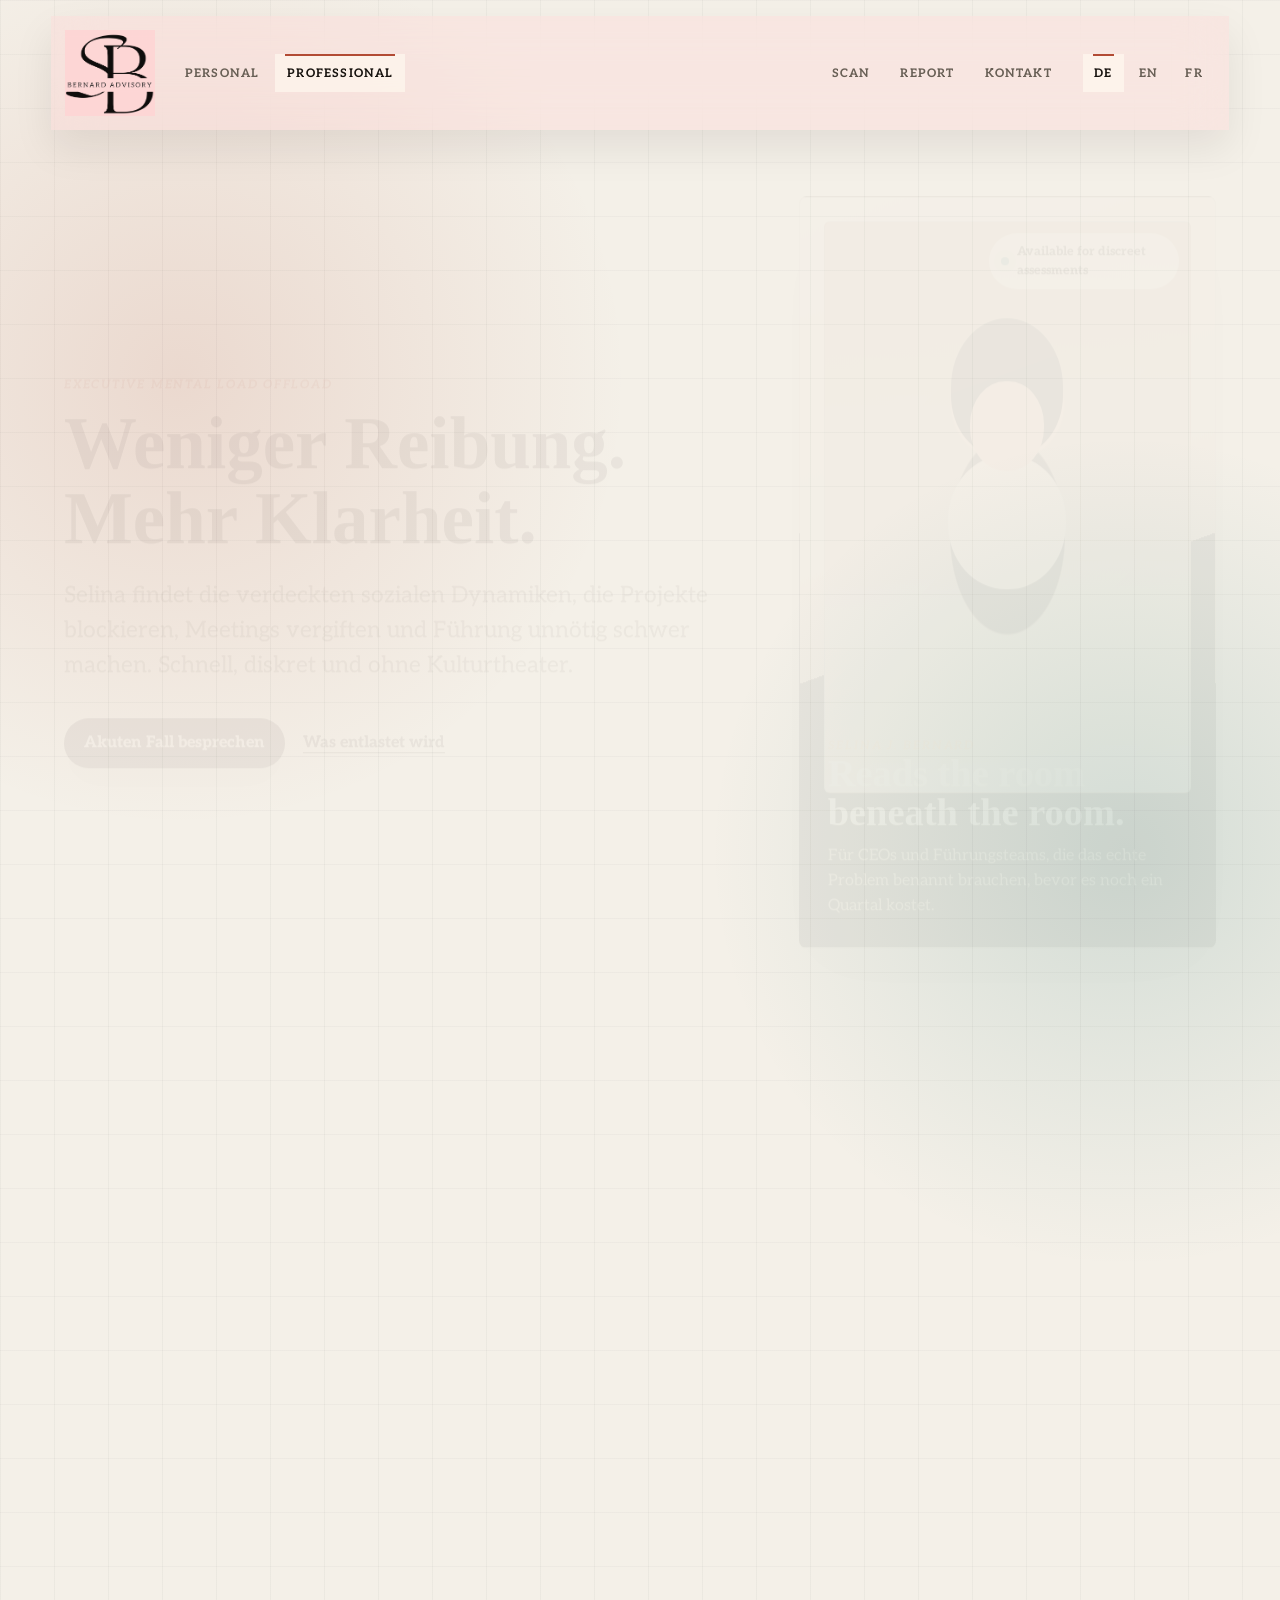
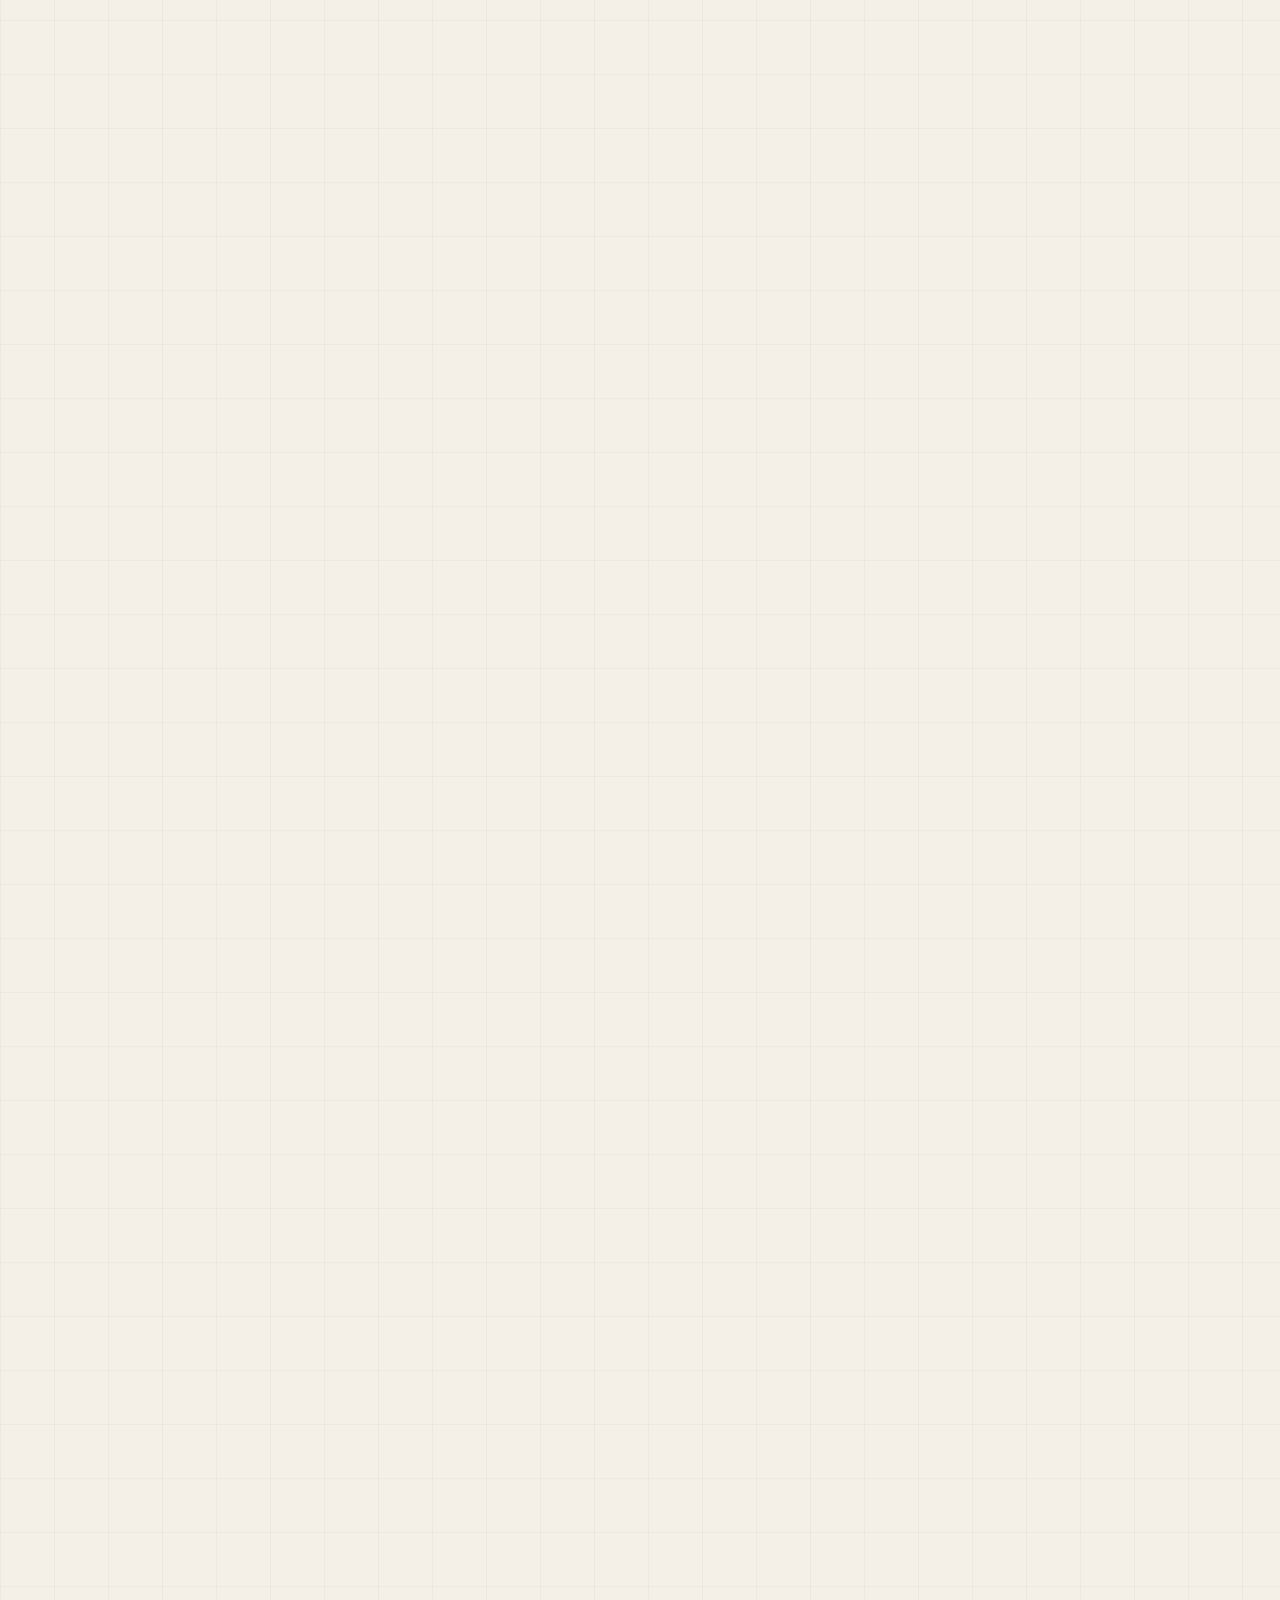
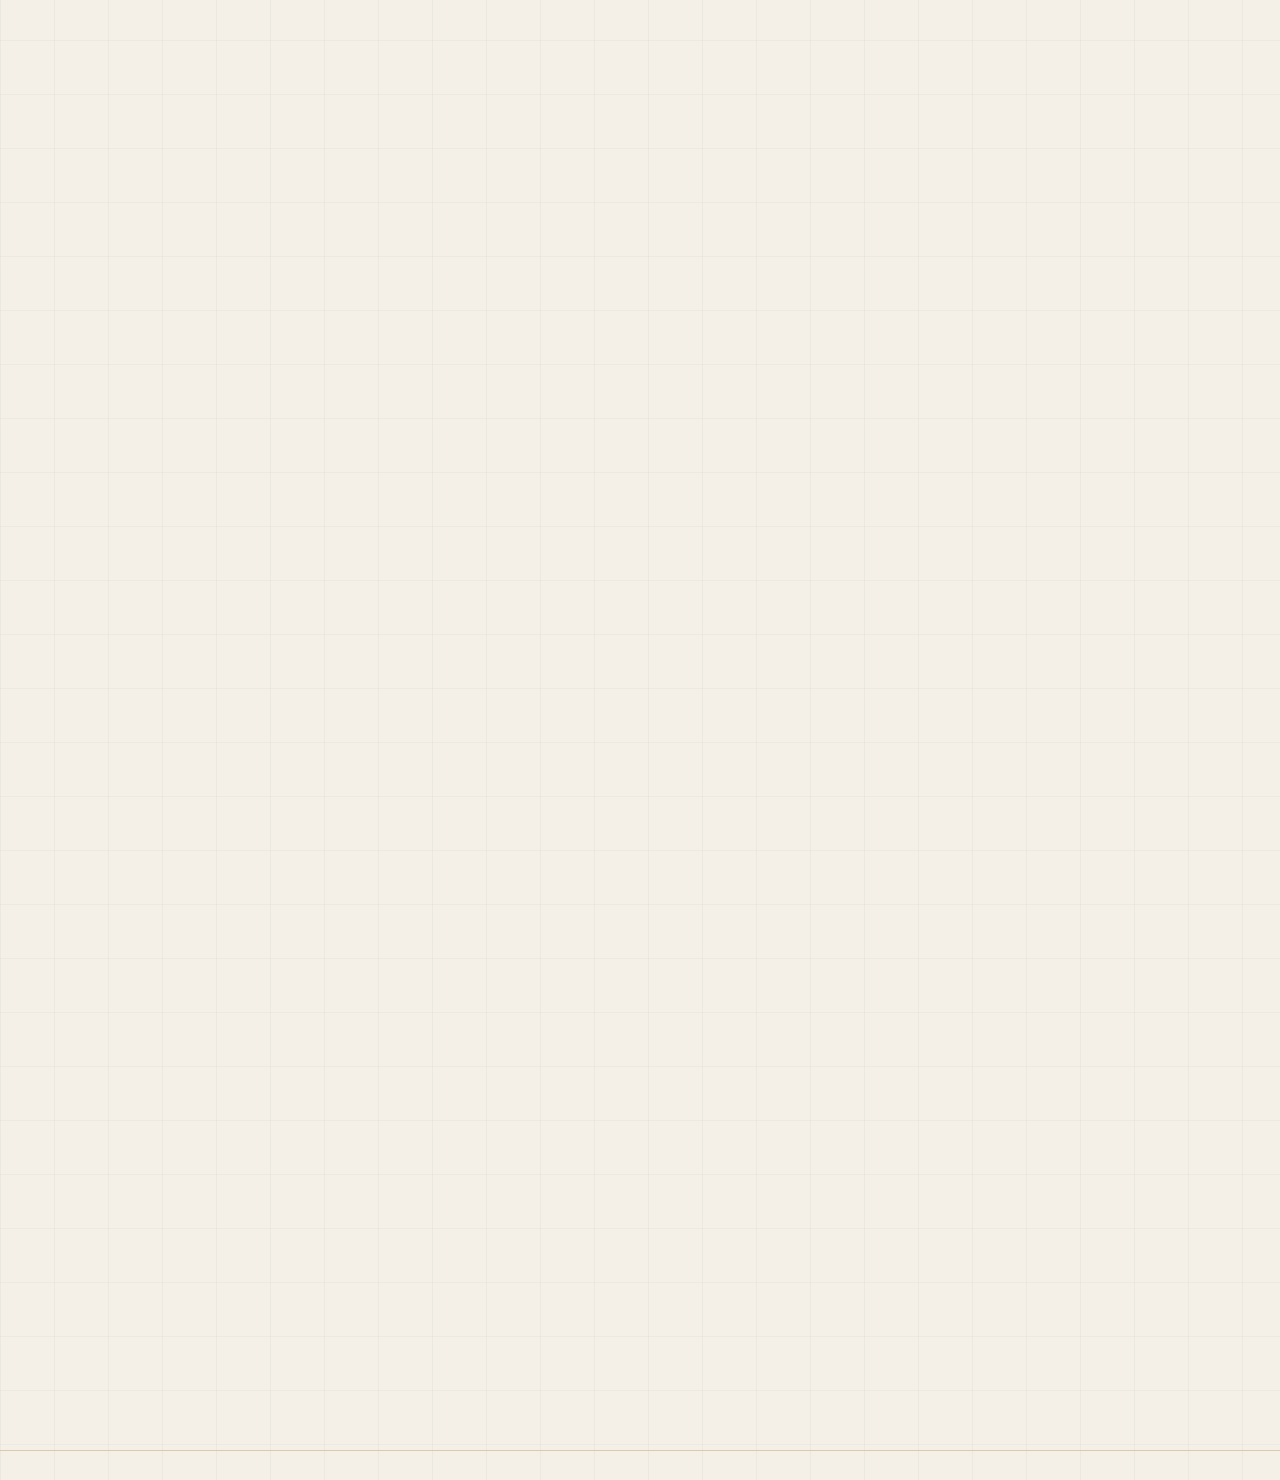
==== index.html @ 29973a80 "Add Bernard Advisory website" ====
<!doctype html>
<html lang="en"><head><meta charset="utf-8"><meta http-equiv="refresh" content="0; url=professional.html"><title>Bernard Advisory</title></head><body><a href="professional.html">Open Bernard Advisory</a></body></html>
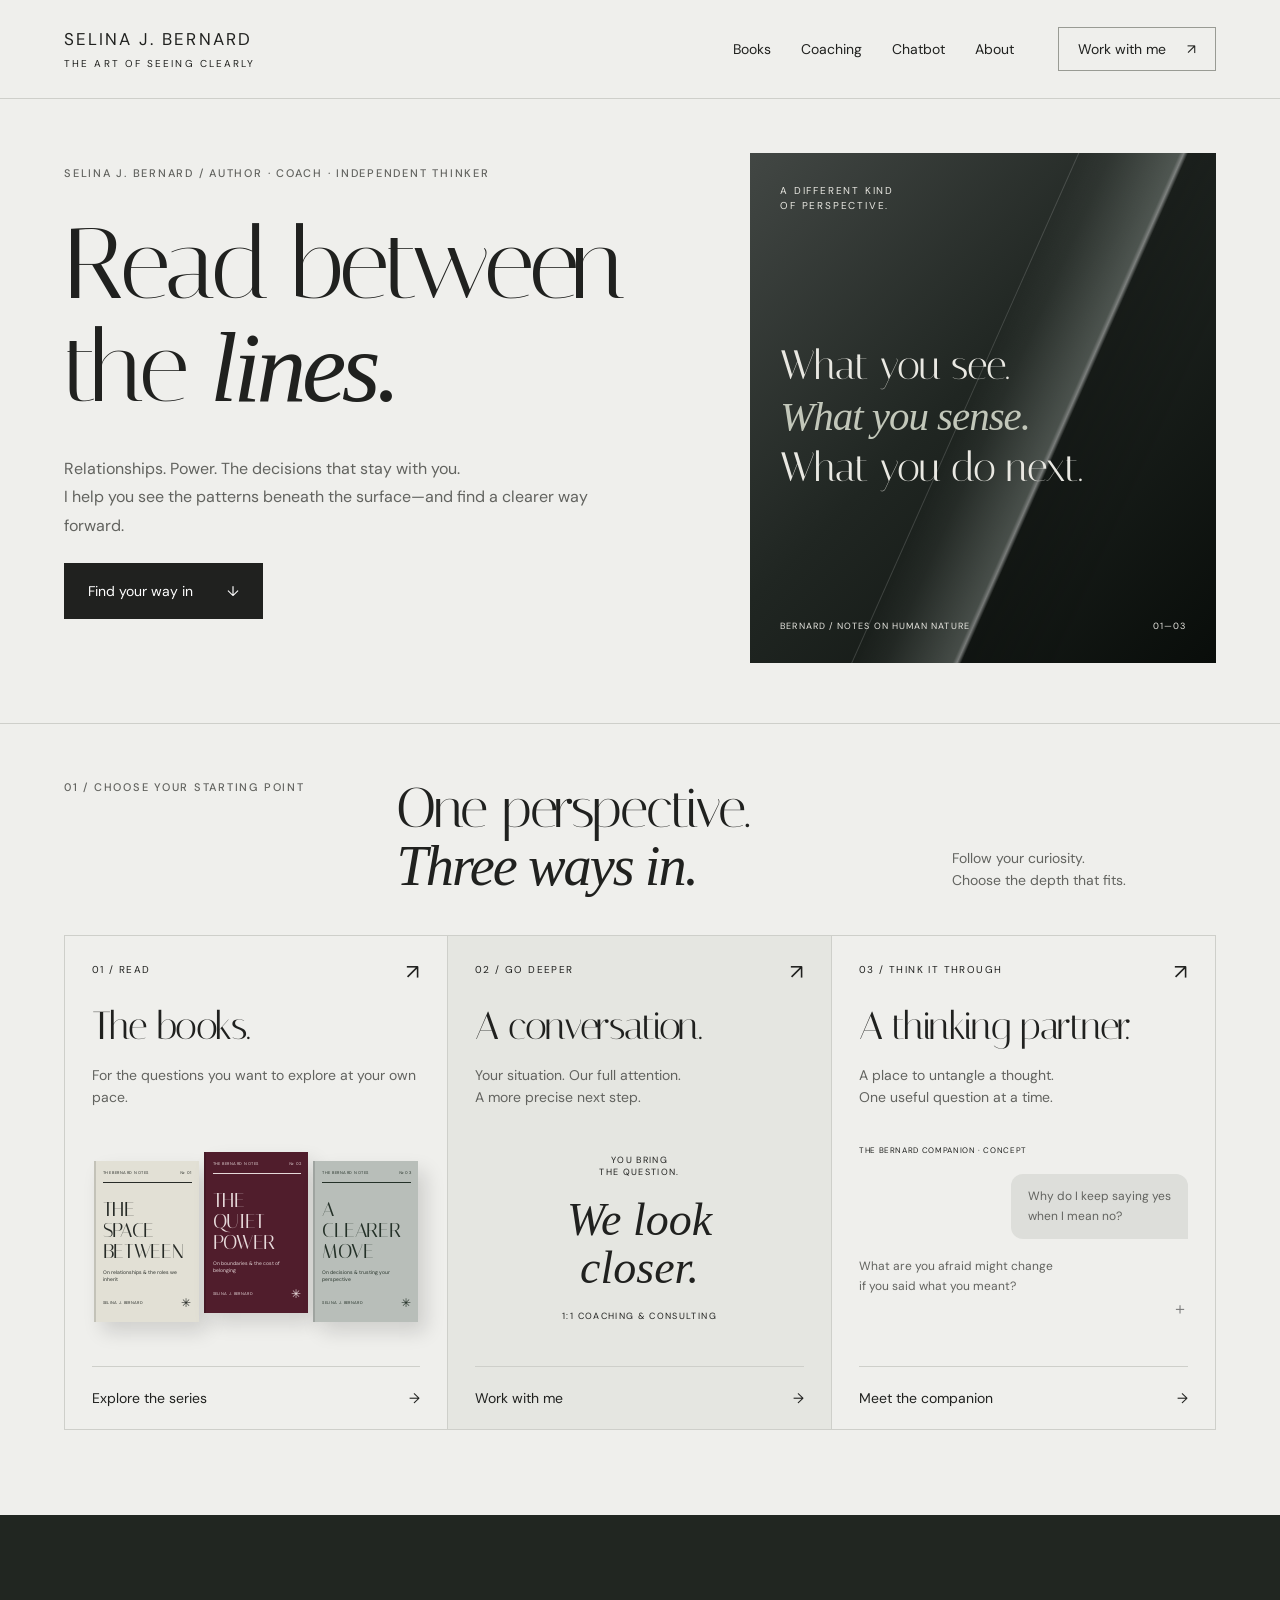
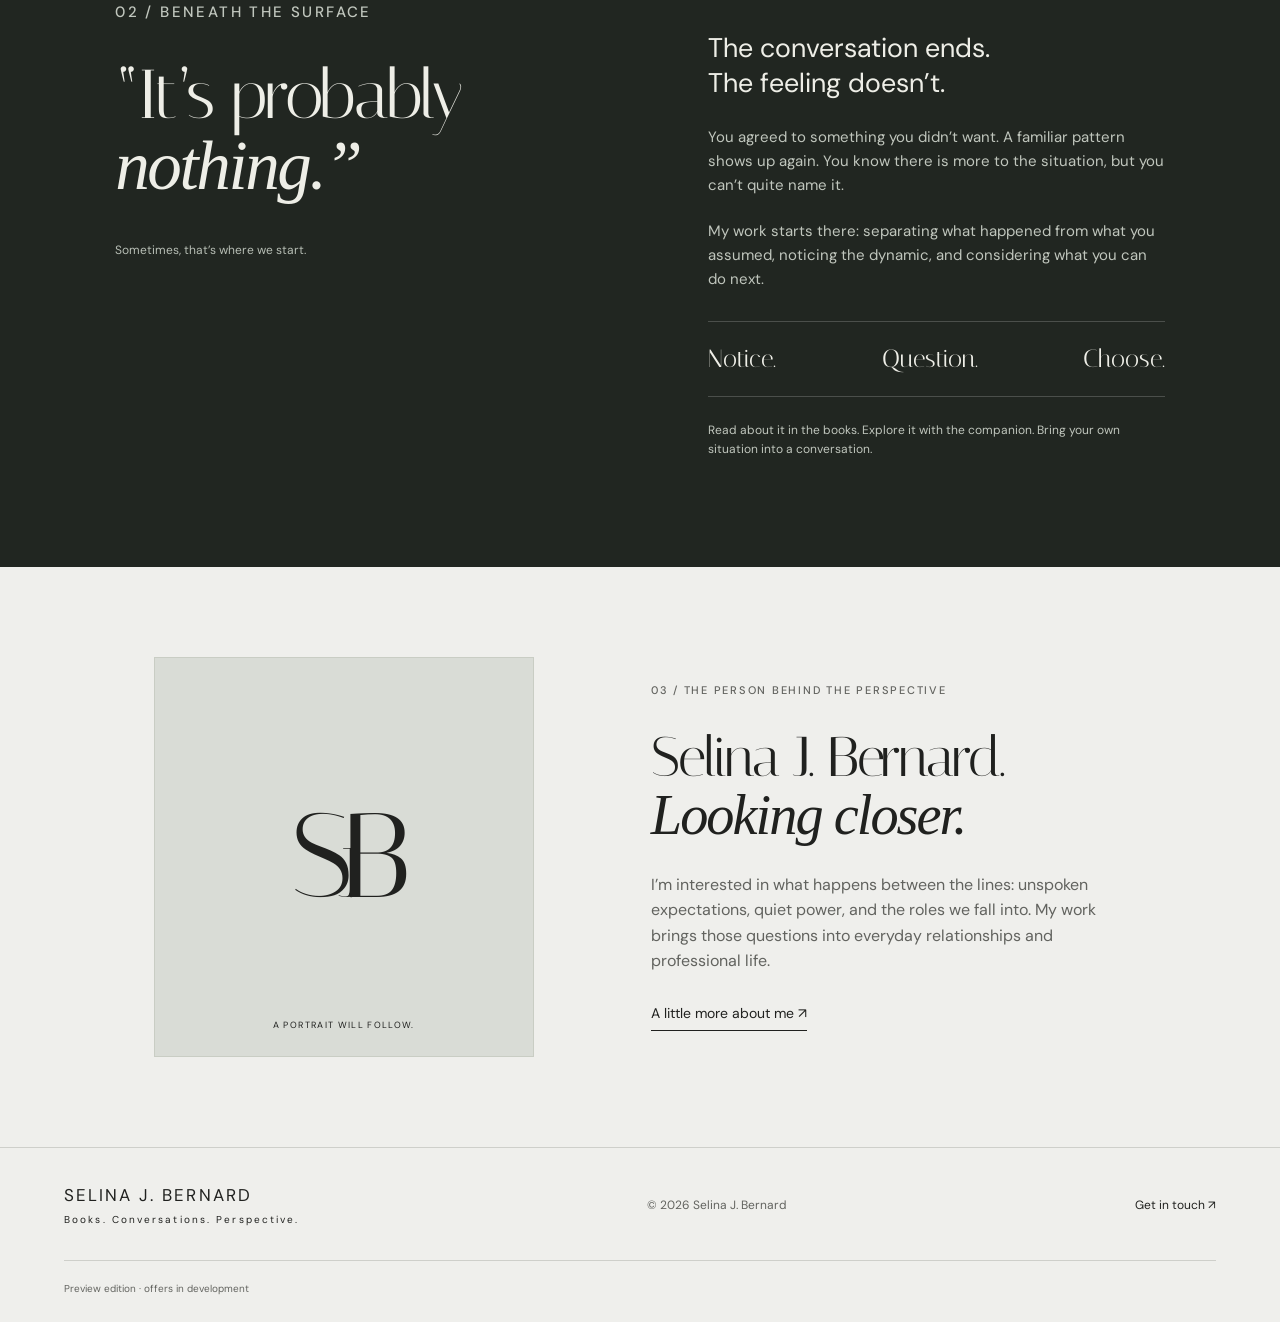
==== commit a43da5cb: "Redesign site around personal brand and three core offers" ====
--- a/index.html
+++ b/index.html
@@ -1,2 +1 @@
-<!doctype html>
-<html lang="en"><head><meta charset="utf-8"><meta http-equiv="refresh" content="0; url=professional.html"><title>Bernard Advisory</title></head><body><a href="professional.html">Open Bernard Advisory</a></body></html>
+<!doctype html><html lang="en"><head><meta charset="utf-8"><meta name="viewport" content="width=device-width,initial-scale=1"><meta name="description" content="Selina J. Bernard — perspectives on relationships, power and decisions. Explore the books, work together, or think with the framework."><meta name="theme-color" content="#efefec"><title>The art of seeing clearly — Selina J. Bernard</title><link rel="stylesheet" href="site.css"></head><body><a class="skip" href="#main">Skip to content</a><header class="header"><a class="wordmark" href="index.html">SELINA J. BERNARD<span>THE ART OF SEEING CLEARLY</span></a><button class="menu-toggle" aria-label="Open navigation" aria-expanded="false" aria-controls="nav">Menu <span>＋</span></button><nav id="nav" aria-label="Main navigation"><a href="books.html">Books</a><a href="coaching.html">Coaching</a><a href="chatbot.html">Chatbot</a><a href="about.html">About</a><a class="nav-cta" href="coaching.html#booking">Work with me <span>↗</span></a></nav></header><main id="main"><section class="hero"><div class="hero-main"><p class="eyebrow">Selina J. Bernard / Author · Coach · Independent thinker</p><h1>Read between<br>the <em>lines.</em></h1><div class="hero-bottom"><p>Relationships. Power. The decisions that stay with you.<br>I help you see the patterns beneath the surface—and find a clearer way forward.</p><a class="button" href="#ways">Find your way in <span>↓</span></a></div></div><aside class="hero-art" aria-label="Editorial brand statement"><span class="art-top">A DIFFERENT KIND<br>OF PERSPECTIVE.</span><div class="glass-line"></div><span class="art-serif">What you see.<br><em>What you sense.</em><br>What you do next.</span><span class="art-bottom">BERNARD / NOTES ON HUMAN NATURE <span>01—03</span></span></aside></section><section class="ways" id="ways"><div class="section-heading"><p class="eyebrow">01 / Choose your starting point</p><h2>One perspective.<br><em>Three ways in.</em></h2><p>Follow your curiosity.<br>Choose the depth that fits.</p></div><div class="path-grid"><a class="path" href="books.html"><div class="path-top"><span>01 / READ</span><span>↗</span></div><h3>The books.</h3><p>For the questions you want to explore at your own pace.</p><div class="mini-shelf"><div class="book-cover ivory"><div class="book-top">THE BERNARD NOTES <span>№ 01</span></div><h3>THE SPACE<br>BETWEEN</h3><p>On relationships & the roles we inherit</p><div class="book-bottom">SELINA J. BERNARD <span>✳</span></div></div><div class="book-cover wine"><div class="book-top">THE BERNARD NOTES <span>№ 02</span></div><h3>THE QUIET<br>POWER</h3><p>On boundaries & the cost of belonging</p><div class="book-bottom">SELINA J. BERNARD <span>✳</span></div></div><div class="book-cover silver"><div class="book-top">THE BERNARD NOTES <span>№ 03</span></div><h3>A CLEARER<br>MOVE</h3><p>On decisions & trusting your perspective</p><div class="book-bottom">SELINA J. BERNARD <span>✳</span></div></div></div><span class="path-link">Explore the series <span>→</span></span></a><a class="path coaching-path" href="coaching.html"><div class="path-top"><span>02 / GO DEEPER</span><span>↗</span></div><h3>A conversation.</h3><p>Your situation. Our full attention.<br>A more precise next step.</p><div class="conversation-art"><span>YOU BRING<br>THE QUESTION.</span><em>We look<br>closer.</em><span>1:1 COACHING & CONSULTING</span></div><span class="path-link">Work with me <span>→</span></span></a><a class="path" href="chatbot.html"><div class="path-top"><span>03 / THINK IT THROUGH</span><span>↗</span></div><h3>A thinking partner.</h3><p>A place to untangle a thought.<br>One useful question at a time.</p><div class="chat-art"><span class="chat-label">THE BERNARD COMPANION · CONCEPT</span><p class="bubble">Why do I keep saying yes<br>when I mean no?</p><p class="reply">What are you afraid might change<br>if you said what you meant?</p><span class="chat-cursor">＋</span></div><span class="path-link">Meet the companion <span>→</span></span></a></div></section><section class="perspective"><div><p class="eyebrow">02 / Beneath the surface</p><h2>“It’s probably<br><em>nothing.”</em></h2><span class="margin-note">Sometimes, that’s where we start.</span></div><div class="perspective-copy"><h3>The conversation ends.<br>The feeling doesn’t.</h3><p>You agreed to something you didn’t want. A familiar pattern shows up again. You know there is more to the situation, but you can’t quite name it.</p><p>My work starts there: separating what happened from what you assumed, noticing the dynamic, and considering what you can do next.</p><div class="method-line"><span>Notice.</span><span>Question.</span><span>Choose.</span></div><p class="small">Read about it in the books. Explore it with the companion. Bring your own situation into a conversation.</p></div></section><section class="about-teaser"><div class="monogram" aria-label="Selina J. Bernard monogram"><span>S<span>J.</span>B</span><small>A PORTRAIT WILL FOLLOW.</small></div><div><p class="eyebrow">03 / The person behind the perspective</p><h2>Selina J. Bernard.<br><em>Looking closer.</em></h2><p>I’m interested in what happens between the lines: unspoken expectations, quiet power, and the roles we fall into. My work brings those questions into everyday relationships and professional life.</p><a class="text-link" href="about.html">A little more about me ↗</a></div></section></main><footer><a class="wordmark" href="index.html">SELINA J. BERNARD<span>Books. Conversations. Perspective.</span></a><p>© <span id="year">2026</span> Selina J. Bernard</p><a href="mailto:selina.bernard@web.de">Get in touch ↗</a><span class="draft-note">Preview edition · offers in development</span></footer><dialog id="notice"><button class="close" aria-label="Close dialog">×</button><span class="eyebrow">A little more to come</span><h2 id="notice-title">Coming into focus.</h2><p id="notice-text"></p><a class="button" href="mailto:selina.bernard@web.de">Ask Selina ↗</a></dialog><script src="site.js"></script></body></html>
--- a/site.css
+++ b/site.css
@@ -0,0 +1,6 @@
+@import url('https://fonts.googleapis.com/css2?family=DM+Sans:wght@400;450;500;600;700&family=Italiana&display=swap');
+:root{--bg:#efefec;--ink:#20211f;--muted:#62635f;--line:#cecfca;--wine:#501d2c;--serif:'Italiana',Didot,Georgia,serif;--sans:'DM Sans',Arial,sans-serif}*{box-sizing:border-box}html{scroll-behavior:smooth;scroll-padding-top:110px}body{margin:0;background:var(--bg);color:var(--ink);font:16px/1.6 var(--sans)}a{color:inherit;text-decoration:none}button{font:inherit;cursor:pointer}button,a{-webkit-tap-highlight-color:transparent}a:focus-visible,button:focus-visible{outline:2px solid var(--wine);outline-offset:6px}p{color:var(--muted);margin:0 0 22px}h1,h2,h3{font-weight:400;margin:0;line-height:1.03}h1,h2{font-family:var(--serif)}h1{font-size:clamp(64px,7.8vw,120px);letter-spacing:-.045em}h2{font-size:clamp(42px,4.4vw,68px);letter-spacing:-.035em}h3{font-size:24px}em{font-family:Georgia,serif;font-weight:400}header,main,footer{max-width:1800px;margin:auto}.header{padding:27px 5%;display:flex;align-items:center;justify-content:space-between;border-bottom:1px solid var(--line);gap:28px;background:rgba(239,239,236,.91);backdrop-filter:blur(20px);position:sticky;top:0;z-index:10}.wordmark{font-size:17px;letter-spacing:.12em;line-height:1.2;white-space:nowrap}.wordmark span{display:block;font-size:10px;letter-spacing:.21em;margin-top:9px}nav{display:flex;align-items:center;gap:30px;font-size:14px}nav a[aria-current]{border-bottom:1px solid}nav a:hover{color:var(--wine)}.nav-cta{border:1px solid #999b94;padding:10px 19px;margin-left:14px}.nav-cta span{margin-left:17px}.menu-toggle{display:none}.eyebrow{text-transform:uppercase;font-size:11px;letter-spacing:.16em;font-weight:500;color:var(--muted);margin-bottom:28px}.hero{display:grid;grid-template-columns:1.35fr 1fr;padding:54px 5% 60px;gap:5%}.hero-main{padding-top:12px}.hero h1{margin:30px 0 35px}.hero-bottom{max-width:530px}.hero-bottom p{font-size:16px;line-height:1.8}.button{display:inline-flex;justify-content:space-between;align-items:center;gap:34px;background:var(--ink);color:#fff;border:1px solid var(--ink);padding:16px 23px;font-size:14px;transition:background .2s,transform .2s}.button:hover{background:var(--wine);border-color:var(--wine);transform:translateY(-2px)}.hero-art{min-height:510px;background:linear-gradient(135deg,#424744,#202622 46%,#090d0a);color:#e9e8e2;position:relative;padding:30px;overflow:hidden;display:flex;flex-direction:column;justify-content:space-between}.art-top{font-size:10px;letter-spacing:.18em;line-height:1.5;position:relative;z-index:1}.art-serif{font-family:var(--serif);font-size:clamp(32px,3.2vw,54px);line-height:1.24;z-index:1;letter-spacing:-.025em}.art-serif em{color:#c2c7ba}.art-bottom{display:flex;justify-content:space-between;font-size:9px;letter-spacing:.12em;gap:20px;z-index:1}.glass-line{position:absolute;inset:-70% 10% -70% 48%;transform:rotate(24deg);background:linear-gradient(90deg,transparent,rgba(222,231,222,.05) 15%,rgba(243,255,246,.22) 47%,rgba(255,255,255,.42) 49%,rgba(0,0,0,.2) 51%,transparent);border-left:1px solid #ffffff28}.ways{padding:55px 5% 85px;border-top:1px solid var(--line)}.section-heading{display:grid;grid-template-columns:.75fr 1.3fr .65fr;gap:28px;align-items:end;margin-bottom:40px}.section-heading .eyebrow{align-self:start}.section-heading>p:last-child{font-size:14px;margin-bottom:4px}.path-grid{display:grid;grid-template-columns:repeat(3,1fr)}.path{padding:26px 27px 0;border:1px solid var(--line);display:flex;flex-direction:column;min-width:0;transition:background .25s}.path+.path{border-left:0}.path:hover{background:#e5e6e0}.path-top{display:flex;justify-content:space-between;font-size:10px;letter-spacing:.14em;margin-bottom:23px}.path-top>span:last-child{font-size:21px;line-height:1}.path h3{font-family:var(--serif);font-size:39px;letter-spacing:-.035em;margin-bottom:17px}.path>p{font-size:14px;min-height:45px}.path-link{margin-top:auto;padding:20px 0;border-top:1px solid var(--line);display:flex;justify-content:space-between;font-size:14px}.mini-shelf{display:flex;align-items:center;justify-content:center;height:235px;gap:5px;padding:15px 0 28px}.book-cover{aspect-ratio: .68;display:flex;flex-direction:column;padding:23px 20px;background:#e2e0d5;box-shadow:8px 10px 18px #0002;border-left:5px solid #0002;position:relative;color:#272b27}.book-top{display:flex;justify-content:space-between;gap:10px;font-size:9px;letter-spacing:.12em;border-bottom:1px solid currentColor;padding-bottom:15px}.book-cover h3{font-family:var(--serif);font-size:39px;line-height:1.06;margin:36px 0 15px;letter-spacing:-.015em}.book-cover p{font-size:11px;max-width:140px;color:inherit;line-height:1.5}.book-bottom{margin-top:auto;display:flex;justify-content:space-between;align-items:center;font-size:9px;letter-spacing:.08em}.book-bottom span{font-size:28px}.wine{background:#501d2c;color:#e6d9da}.silver{background:#b8beb9;color:#243128}.mini-shelf .book-cover{width:32%;padding:9px 7px;border-left-width:2px;max-height:185px}.mini-shelf .book-cover:nth-child(2){transform:translateY(-9px)}.mini-shelf .book-top{font-size:4px;padding-bottom:5px;gap:1px}.mini-shelf .book-cover h3{font-size:clamp(15px,1.55vw,25px);margin:16px 0 7px}.mini-shelf .book-cover p{font-size:5px;margin-bottom:10px}.mini-shelf .book-bottom{font-size:4px}.mini-shelf .book-bottom span{font-size:12px}.coaching-path{background:#e5e6e1}.conversation-art{height:235px;display:flex;flex-direction:column;justify-content:center;align-items:center;text-align:center;padding-bottom:20px}.conversation-art>span{font-size:9px;letter-spacing:.15em;line-height:1.4}.conversation-art em{font-size:46px;line-height:1.05;margin:17px 0}.chat-art{height:235px;padding:13px 0 22px;display:flex;flex-direction:column;align-items:flex-start}.chat-label{font-size:8px;letter-spacing:.08em}.bubble{font-size:12px;padding:13px 17px;background:#dddeda;border-radius:12px 12px 0 12px;align-self:flex-end;margin:18px 0}.reply{font-size:12px;line-height:1.65;margin:0}.chat-cursor{align-self:flex-end;color:#777}.perspective{padding:85px 9%;background:#212621;color:#eeeee7;display:grid;grid-template-columns:1fr 1fr;gap:13%}.perspective .eyebrow,.perspective p{color:#c0c6bd}.perspective h2{font-size:clamp(53px,5.4vw,82px);margin:35px 0}.margin-note{font-size:12px;color:#b7beb5}.perspective-copy{padding-top:30px}.perspective h3{font-size:27px;line-height:1.3;margin-bottom:25px}.perspective p{font-size:15px}.method-line{display:flex;justify-content:space-between;border-block:1px solid #ffffff30;padding:17px 0;margin:30px 0 24px;font-family:var(--serif);font-size:25px}.small{font-size:12px!important;line-height:1.6}.about-teaser{padding:90px 12%;display:grid;grid-template-columns:.8fr 1fr;gap:12%;align-items:center}.about-teaser h2{margin-bottom:28px}.about-teaser p{max-width:510px}.text-link{display:inline-block;border-bottom:1px solid;padding:6px 0;font-size:14px}.monogram{aspect-ratio: .95;background:#d9dcd6;display:flex;flex-direction:column;align-items:center;justify-content:center;position:relative;border:1px solid #c9cdc4}.monogram>span{font-family:var(--serif);font-size:120px;letter-spacing:-.11em;line-height:1}.monogram>span>span{font-size:70px}.monogram small{position:absolute;bottom:24px;font-size:9px;letter-spacing:.15em}.page-intro{padding:65px 8% 70px;border-bottom:1px solid var(--line)}.page-intro h1{margin-bottom:30px}.page-intro>p,.page-intro>div>p{max-width:580px}.page-intro .status{display:block;margin-top:28px}.status{font-size:12px;color:var(--muted);display:block;line-height:1.7}.split-intro{display:grid;grid-template-columns:1.2fr 1fr;gap:10%;align-items:center}.split-intro h1{font-size:clamp(58px,6.5vw,99px)}.book-list{padding:0 12%}.book-row{display:grid;grid-template-columns:.65fr 1.2fr;gap:15%;padding:65px 0;border-bottom:1px solid var(--line);align-items:center}.book-row .book-cover{max-width:290px;min-height:370px}.book-row h2{margin-bottom:23px}.book-row .status{margin:20px 0}.next-step{padding:60px 8%;display:flex;justify-content:space-between;gap:25px;align-items:center}.next-step p{margin:0;font-family:var(--serif);font-size:32px;color:var(--ink)}.editorial-note{background:var(--wine);padding:35px;color:#eee5e4;min-height:430px;display:flex;flex-direction:column;justify-content:space-between}.editorial-note>span{font-size:10px;letter-spacing:.14em}.editorial-note blockquote{font:60px/1.05 var(--serif);margin:30px 0}.editorial-note p{color:#d6c6c9;font-size:13px;margin:0}.detail-section{display:grid;grid-template-columns:1fr 1.15fr;gap:12%;padding:80px 8%}.number-list article{display:flex;gap:28px;border-top:1px solid var(--line);padding:25px 0 0}.number-list article>span{font-size:11px;color:var(--muted)}.number-list h3{font-size:21px;margin-bottom:12px}.number-list p{font-size:15px}.session-section{padding:65px 8%;background:#e1e3dd}.steps{display:grid;grid-template-columns:repeat(3,1fr);gap:6%;margin-top:48px}.steps span{font-size:10px;letter-spacing:.13em}.steps h3{margin:20px 0;font-size:23px}.steps p{font-size:15px}.booking{padding:70px 8%;display:grid;grid-template-columns:1fr 1fr;gap:12%;background:#242923;color:#efefe8}.booking p{color:#c3c9bd}.booking .button{background:#ecece5;color:#242923;border-color:#ecece5;margin:0 0 22px}.large-copy{font-size:23px;line-height:1.55;color:var(--ink)}.companion-demo{background:#f8f8f4;border:1px solid #d4d6cf;box-shadow:0 25px 60px #17211510;padding:25px;min-height:470px}.demo-header{display:flex;align-items:center;gap:12px;padding-bottom:22px;border-bottom:1px solid var(--line);font-size:10px;letter-spacing:.1em}.demo-header small{display:block;font-size:10px;color:#6c7167;letter-spacing:0;margin-top:3px}.companion-mark{font-size:28px}.live-dot{width:6px;height:6px;border-radius:50%;background:#929a89;margin-left:auto}#demo-conversation{padding:24px 0;min-height:190px}#demo-conversation p{font-size:14px}.demo-welcome{font:32px var(--serif)!important;color:var(--ink);margin-bottom:15px}.prompt-options{display:flex;flex-direction:column;gap:8px}.prompt-options button{background:transparent;border:1px solid var(--line);padding:12px;text-align:left;font-size:12px}.prompt-options button:hover,.prompt-options button[aria-pressed=true]{background:#e5e8df}.reset-demo{background:none;border:none;color:var(--muted);font-size:12px;margin-top:18px;padding:0}.user-message{background:#e4e6df;padding:12px 15px;margin-left:20px}.companion-message{border-left:2px solid var(--wine);padding-left:15px}.large.monogram{min-height:410px}footer{border-top:1px solid var(--line);padding:37px 5% 25px;display:flex;flex-wrap:wrap;gap:24px;align-items:center;justify-content:space-between}footer p,footer>a:not(.wordmark){font-size:12px;margin:0}.draft-note{width:100%;font-size:10px;color:var(--muted);border-top:1px solid var(--line);padding-top:20px;margin-top:10px}dialog{border:1px solid var(--line);background:var(--bg);padding:45px;max-width:510px;width:calc(100% - 32px);color:var(--ink)}dialog::backdrop{background:#10171080;backdrop-filter:blur(5px)}dialog h2{font-size:45px;margin-bottom:25px}dialog .close{position:absolute;top:10px;right:18px;background:none;border:none;font-size:28px}.skip{position:fixed;top:-80px;left:15px;padding:10px;background:white;z-index:20}.skip:focus{top:10px}
+@media(min-width:1500px){.hero-art{min-height:570px}.hero{padding-top:65px}.mini-shelf{height:270px}.conversation-art,.chat-art{height:270px}.mini-shelf .book-cover{max-height:215px}}
+@media(max-width:1000px){nav{gap:17px}.nav-cta{display:none}.hero{gap:30px}.hero-art{min-height:440px;padding:22px}.hero h1{font-size:80px}.section-heading{grid-template-columns:1fr 1fr}.section-heading .eyebrow{grid-column:1/-1;margin:0}.path{padding:20px 17px 0}.path h3{font-size:31px}.path>p{font-size:12px}.conversation-art em{font-size:37px}.chat-art .reply{font-size:10px}.chat-art .bubble{font-size:10px}.art-bottom{font-size:7px}.book-row{gap:10%}.split-intro{gap:6%}.companion-demo{padding:20px}.editorial-note blockquote{font-size:50px}}
+@media(max-width:700px){.header{padding:20px 6%;gap:12px}.wordmark{font-size:13px}.wordmark span{font-size:8px;margin-top:7px}.menu-toggle{display:flex;align-items:center;gap:14px;border:0;background:none;font-size:13px;padding:7px 0}nav{display:none;position:absolute;top:100%;left:0;right:0;padding:25px 6%;background:var(--bg);border-bottom:1px solid var(--line);flex-direction:column;align-items:stretch;gap:20px}nav.open{display:flex}.nav-cta{display:block;margin:0}.hero{display:block;padding:35px 6% 40px}.eyebrow{font-size:9px;margin-bottom:20px}.hero h1{font-size:clamp(62px,14vw,95px);margin:24px 0}.hero-bottom p{font-size:15px}.hero-art{display:none}.button{padding:15px 20px}.ways{padding:30px 6% 45px}.section-heading{gap:15px;margin-bottom:25px}.section-heading h2{font-size:39px}.section-heading>p:last-child{font-size:12px}.path-grid{grid-template-columns:1fr}.path{padding:20px 22px 0;position:relative;min-height:160px}.path+.path{border-left:1px solid var(--line);border-top:0}.path-top{margin-bottom:12px}.path h3{font-size:32px}.path>p{font-size:14px;min-height:0;margin-bottom:14px;max-width:85%}.mini-shelf,.conversation-art,.chat-art{display:none}.path-link{padding:15px 0}.perspective{padding:45px 7%;grid-template-columns:1fr;gap:10px}.perspective h2{font-size:61px;margin:20px 0}.perspective-copy{padding-top:25px}.perspective h3{font-size:25px}.about-teaser{padding:45px 7%;grid-template-columns:1fr;gap:28px}.monogram{max-width:290px;width:100%;aspect-ratio:1.15}.monogram>span{font-size:105px}.monogram small{font-size:8px}.about-teaser h2{font-size:43px}.page-intro{padding:40px 7%}.page-intro h1,.split-intro h1{font-size:60px}.page-intro p{font-size:15px}.split-intro{grid-template-columns:1fr;gap:35px}.book-list{padding:0 7%}.book-row{grid-template-columns:1fr;gap:33px;padding:40px 0}.book-row .book-cover{width:240px;min-height:345px;justify-self:center}.book-row h2{font-size:43px}.book-cover h3{font-size:36px}.next-step{padding:35px 7%;display:block}.next-step p{font-size:29px;margin-bottom:17px}.editorial-note{min-height:320px}.editorial-note blockquote{font-size:49px}.detail-section{padding:45px 7%;grid-template-columns:1fr;gap:35px}.detail-section h2{font-size:43px}.session-section{padding:45px 7%}.steps{grid-template-columns:1fr;gap:22px;margin-top:30px}.steps article{border-top:1px solid #bfc4b8;padding-top:20px}.steps h3{margin:12px 0}.booking{padding:45px 7%;grid-template-columns:1fr;gap:30px}.large-copy{font-size:21px}.large.monogram{min-height:300px;max-width:none}.companion-demo{min-height:440px}footer{padding:30px 7%;align-items:flex-start;gap:24px}footer .wordmark{width:100%}footer p{font-size:11px}dialog{padding:40px 25px}.method-line{font-size:23px}}
+@media(prefers-reduced-motion:reduce){html{scroll-behavior:auto}*,*::before,*::after{transition:none!important;animation:none!important}}
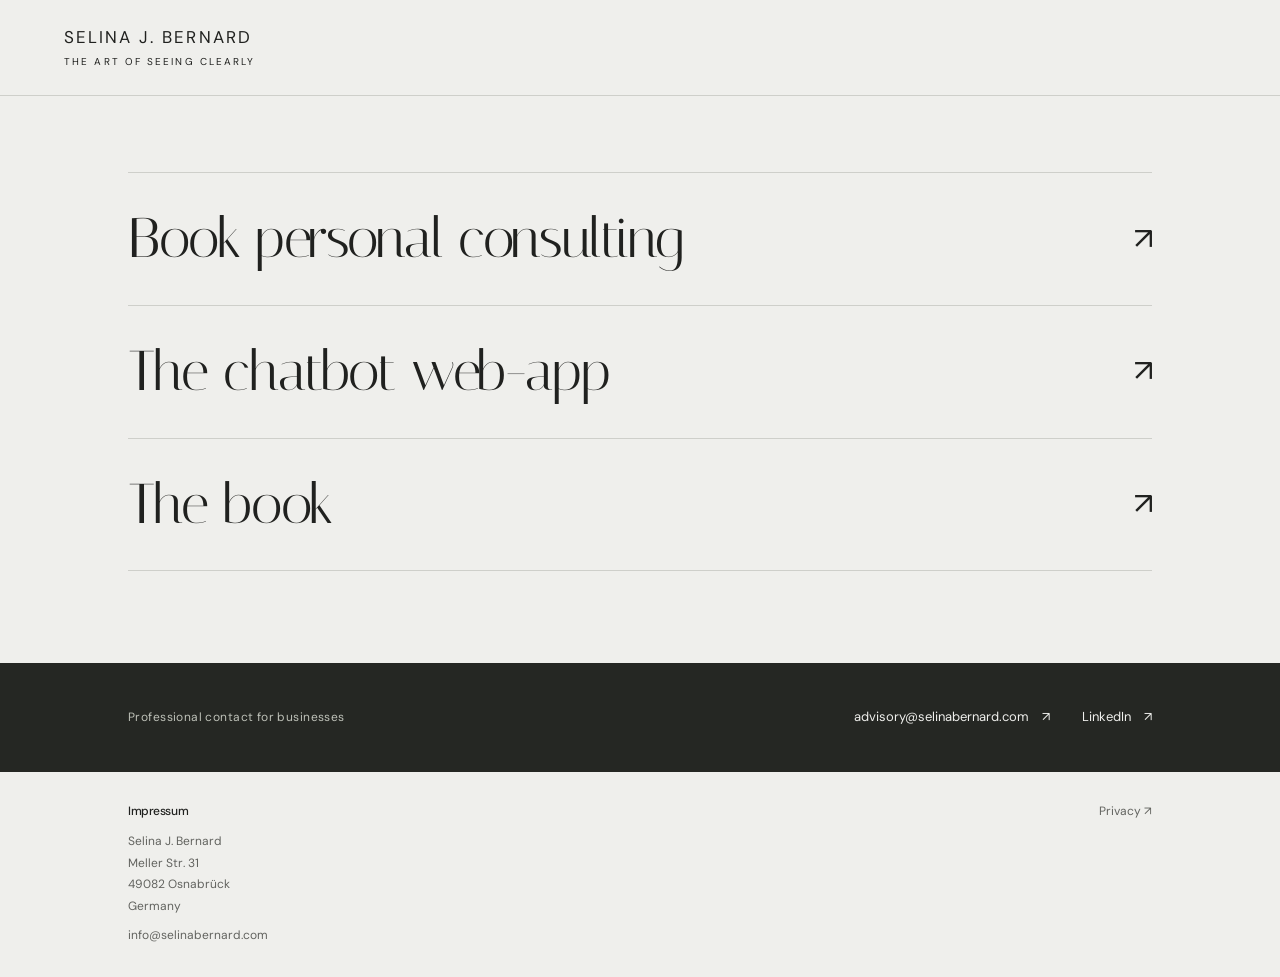
==== commit 2e33fa54: "Simplify homepage and add direct offer links and legal footer" ====
--- a/index.html
+++ b/index.html
@@ -1 +1,44 @@
-<!doctype html><html lang="en"><head><meta charset="utf-8"><meta name="viewport" content="width=device-width,initial-scale=1"><meta name="description" content="Selina J. Bernard — perspectives on relationships, power and decisions. Explore the books, work together, or think with the framework."><meta name="theme-color" content="#efefec"><title>The art of seeing clearly — Selina J. Bernard</title><link rel="stylesheet" href="site.css"></head><body><a class="skip" href="#main">Skip to content</a><header class="header"><a class="wordmark" href="index.html">SELINA J. BERNARD<span>THE ART OF SEEING CLEARLY</span></a><button class="menu-toggle" aria-label="Open navigation" aria-expanded="false" aria-controls="nav">Menu <span>＋</span></button><nav id="nav" aria-label="Main navigation"><a href="books.html">Books</a><a href="coaching.html">Coaching</a><a href="chatbot.html">Chatbot</a><a href="about.html">About</a><a class="nav-cta" href="coaching.html#booking">Work with me <span>↗</span></a></nav></header><main id="main"><section class="hero"><div class="hero-main"><p class="eyebrow">Selina J. Bernard / Author · Coach · Independent thinker</p><h1>Read between<br>the <em>lines.</em></h1><div class="hero-bottom"><p>Relationships. Power. The decisions that stay with you.<br>I help you see the patterns beneath the surface—and find a clearer way forward.</p><a class="button" href="#ways">Find your way in <span>↓</span></a></div></div><aside class="hero-art" aria-label="Editorial brand statement"><span class="art-top">A DIFFERENT KIND<br>OF PERSPECTIVE.</span><div class="glass-line"></div><span class="art-serif">What you see.<br><em>What you sense.</em><br>What you do next.</span><span class="art-bottom">BERNARD / NOTES ON HUMAN NATURE <span>01—03</span></span></aside></section><section class="ways" id="ways"><div class="section-heading"><p class="eyebrow">01 / Choose your starting point</p><h2>One perspective.<br><em>Three ways in.</em></h2><p>Follow your curiosity.<br>Choose the depth that fits.</p></div><div class="path-grid"><a class="path" href="books.html"><div class="path-top"><span>01 / READ</span><span>↗</span></div><h3>The books.</h3><p>For the questions you want to explore at your own pace.</p><div class="mini-shelf"><div class="book-cover ivory"><div class="book-top">THE BERNARD NOTES <span>№ 01</span></div><h3>THE SPACE<br>BETWEEN</h3><p>On relationships & the roles we inherit</p><div class="book-bottom">SELINA J. BERNARD <span>✳</span></div></div><div class="book-cover wine"><div class="book-top">THE BERNARD NOTES <span>№ 02</span></div><h3>THE QUIET<br>POWER</h3><p>On boundaries & the cost of belonging</p><div class="book-bottom">SELINA J. BERNARD <span>✳</span></div></div><div class="book-cover silver"><div class="book-top">THE BERNARD NOTES <span>№ 03</span></div><h3>A CLEARER<br>MOVE</h3><p>On decisions & trusting your perspective</p><div class="book-bottom">SELINA J. BERNARD <span>✳</span></div></div></div><span class="path-link">Explore the series <span>→</span></span></a><a class="path coaching-path" href="coaching.html"><div class="path-top"><span>02 / GO DEEPER</span><span>↗</span></div><h3>A conversation.</h3><p>Your situation. Our full attention.<br>A more precise next step.</p><div class="conversation-art"><span>YOU BRING<br>THE QUESTION.</span><em>We look<br>closer.</em><span>1:1 COACHING & CONSULTING</span></div><span class="path-link">Work with me <span>→</span></span></a><a class="path" href="chatbot.html"><div class="path-top"><span>03 / THINK IT THROUGH</span><span>↗</span></div><h3>A thinking partner.</h3><p>A place to untangle a thought.<br>One useful question at a time.</p><div class="chat-art"><span class="chat-label">THE BERNARD COMPANION · CONCEPT</span><p class="bubble">Why do I keep saying yes<br>when I mean no?</p><p class="reply">What are you afraid might change<br>if you said what you meant?</p><span class="chat-cursor">＋</span></div><span class="path-link">Meet the companion <span>→</span></span></a></div></section><section class="perspective"><div><p class="eyebrow">02 / Beneath the surface</p><h2>“It’s probably<br><em>nothing.”</em></h2><span class="margin-note">Sometimes, that’s where we start.</span></div><div class="perspective-copy"><h3>The conversation ends.<br>The feeling doesn’t.</h3><p>You agreed to something you didn’t want. A familiar pattern shows up again. You know there is more to the situation, but you can’t quite name it.</p><p>My work starts there: separating what happened from what you assumed, noticing the dynamic, and considering what you can do next.</p><div class="method-line"><span>Notice.</span><span>Question.</span><span>Choose.</span></div><p class="small">Read about it in the books. Explore it with the companion. Bring your own situation into a conversation.</p></div></section><section class="about-teaser"><div class="monogram" aria-label="Selina J. Bernard monogram"><span>S<span>J.</span>B</span><small>A PORTRAIT WILL FOLLOW.</small></div><div><p class="eyebrow">03 / The person behind the perspective</p><h2>Selina J. Bernard.<br><em>Looking closer.</em></h2><p>I’m interested in what happens between the lines: unspoken expectations, quiet power, and the roles we fall into. My work brings those questions into everyday relationships and professional life.</p><a class="text-link" href="about.html">A little more about me ↗</a></div></section></main><footer><a class="wordmark" href="index.html">SELINA J. BERNARD<span>Books. Conversations. Perspective.</span></a><p>© <span id="year">2026</span> Selina J. Bernard</p><a href="mailto:selina.bernard@web.de">Get in touch ↗</a><span class="draft-note">Preview edition · offers in development</span></footer><dialog id="notice"><button class="close" aria-label="Close dialog">×</button><span class="eyebrow">A little more to come</span><h2 id="notice-title">Coming into focus.</h2><p id="notice-text"></p><a class="button" href="mailto:selina.bernard@web.de">Ask Selina ↗</a></dialog><script src="site.js"></script></body></html>+<!doctype html>
+<html lang="en">
+<head>
+  <meta charset="utf-8">
+  <meta name="viewport" content="width=device-width,initial-scale=1">
+  <meta name="description" content="Personal consulting, the chatbot, and the book by Selina J. Bernard. Professional contact for businesses.">
+  <meta name="theme-color" content="#efefec">
+  <title>Selina J. Bernard — The art of seeing clearly</title>
+  <link rel="stylesheet" href="site.css?v=4">
+</head>
+<body class="minimal-home">
+  <a class="skip" href="#main">Skip to content</a>
+  <header class="header"><a class="wordmark" href="index.html">SELINA J. BERNARD<span>THE ART OF SEEING CLEARLY</span></a></header>
+  <main id="main" class="home-main">
+    <h1 class="visually-hidden">Work with Selina J. Bernard</h1>
+    <div class="home-links" aria-label="Explore">
+      <a class="home-link" href="https://calendly.com/sina3lla/coaching-session"><span>Book personal consulting</span><span class="home-arrow" aria-hidden="true">↗</span></a>
+      <a class="home-link" href="https://app.feel-y.com"><span>The chatbot web-app</span><span class="home-arrow" aria-hidden="true">↗</span></a>
+      <a class="home-link" href="https://www.amazon.de/dp/B0HJMGZZZV"><span>The book</span><span class="home-arrow" aria-hidden="true">↗</span></a>
+    </div>
+    <section class="business-contact" aria-labelledby="business-heading">
+    <h2 id="business-heading">Professional contact for businesses</h2>
+    <div class="business-links">
+      <a href="mailto:advisory@selinabernard.com">advisory@selinabernard.com <span aria-hidden="true">↗</span></a>
+      <a href="https://www.linkedin.com/in/selina-bernard">LinkedIn <span aria-hidden="true">↗</span></a>
+    </div>
+    </section>
+  </main>
+  <footer class="legal-footer">
+    <section aria-labelledby="impressum-heading">
+      <h2 id="impressum-heading">Impressum</h2>
+      <address>
+        Selina J. Bernard<br>
+        Meller Str. 31<br>
+        49082 Osnabrück<br>
+        Germany<br>
+        <a href="mailto:info@selinabernard.com">info@selinabernard.com</a>
+      </address>
+    </section>
+    <a class="privacy-link" href="https://instagram-bot.selinabernard.com/privacy.html">Privacy <span aria-hidden="true">↗</span></a>
+  </footer>
+  <script src="site.js?v=3"></script>
+</body>
+</html>
--- a/site.css
+++ b/site.css
@@ -4,3 +4,34 @@
 @media(max-width:1000px){nav{gap:17px}.nav-cta{display:none}.hero{gap:30px}.hero-art{min-height:440px;padding:22px}.hero h1{font-size:80px}.section-heading{grid-template-columns:1fr 1fr}.section-heading .eyebrow{grid-column:1/-1;margin:0}.path{padding:20px 17px 0}.path h3{font-size:31px}.path>p{font-size:12px}.conversation-art em{font-size:37px}.chat-art .reply{font-size:10px}.chat-art .bubble{font-size:10px}.art-bottom{font-size:7px}.book-row{gap:10%}.split-intro{gap:6%}.companion-demo{padding:20px}.editorial-note blockquote{font-size:50px}}
 @media(max-width:700px){.header{padding:20px 6%;gap:12px}.wordmark{font-size:13px}.wordmark span{font-size:8px;margin-top:7px}.menu-toggle{display:flex;align-items:center;gap:14px;border:0;background:none;font-size:13px;padding:7px 0}nav{display:none;position:absolute;top:100%;left:0;right:0;padding:25px 6%;background:var(--bg);border-bottom:1px solid var(--line);flex-direction:column;align-items:stretch;gap:20px}nav.open{display:flex}.nav-cta{display:block;margin:0}.hero{display:block;padding:35px 6% 40px}.eyebrow{font-size:9px;margin-bottom:20px}.hero h1{font-size:clamp(62px,14vw,95px);margin:24px 0}.hero-bottom p{font-size:15px}.hero-art{display:none}.button{padding:15px 20px}.ways{padding:30px 6% 45px}.section-heading{gap:15px;margin-bottom:25px}.section-heading h2{font-size:39px}.section-heading>p:last-child{font-size:12px}.path-grid{grid-template-columns:1fr}.path{padding:20px 22px 0;position:relative;min-height:160px}.path+.path{border-left:1px solid var(--line);border-top:0}.path-top{margin-bottom:12px}.path h3{font-size:32px}.path>p{font-size:14px;min-height:0;margin-bottom:14px;max-width:85%}.mini-shelf,.conversation-art,.chat-art{display:none}.path-link{padding:15px 0}.perspective{padding:45px 7%;grid-template-columns:1fr;gap:10px}.perspective h2{font-size:61px;margin:20px 0}.perspective-copy{padding-top:25px}.perspective h3{font-size:25px}.about-teaser{padding:45px 7%;grid-template-columns:1fr;gap:28px}.monogram{max-width:290px;width:100%;aspect-ratio:1.15}.monogram>span{font-size:105px}.monogram small{font-size:8px}.about-teaser h2{font-size:43px}.page-intro{padding:40px 7%}.page-intro h1,.split-intro h1{font-size:60px}.page-intro p{font-size:15px}.split-intro{grid-template-columns:1fr;gap:35px}.book-list{padding:0 7%}.book-row{grid-template-columns:1fr;gap:33px;padding:40px 0}.book-row .book-cover{width:240px;min-height:345px;justify-self:center}.book-row h2{font-size:43px}.book-cover h3{font-size:36px}.next-step{padding:35px 7%;display:block}.next-step p{font-size:29px;margin-bottom:17px}.editorial-note{min-height:320px}.editorial-note blockquote{font-size:49px}.detail-section{padding:45px 7%;grid-template-columns:1fr;gap:35px}.detail-section h2{font-size:43px}.session-section{padding:45px 7%}.steps{grid-template-columns:1fr;gap:22px;margin-top:30px}.steps article{border-top:1px solid #bfc4b8;padding-top:20px}.steps h3{margin:12px 0}.booking{padding:45px 7%;grid-template-columns:1fr;gap:30px}.large-copy{font-size:21px}.large.monogram{min-height:300px;max-width:none}.companion-demo{min-height:440px}footer{padding:30px 7%;align-items:flex-start;gap:24px}footer .wordmark{width:100%}footer p{font-size:11px}dialog{padding:40px 25px}.method-line{font-size:23px}}
 @media(prefers-reduced-motion:reduce){html{scroll-behavior:auto}*,*::before,*::after{transition:none!important;animation:none!important}}
+
+/* Minimal homepage */
+.visually-hidden{position:absolute;width:1px;height:1px;padding:0;margin:-1px;overflow:hidden;clip-path:inset(50%);white-space:nowrap;border:0}
+.minimal-home{min-height:100svh;display:flex;flex-direction:column}
+.minimal-home .header{width:100%;flex-shrink:0}
+.home-main{width:100%;flex:1;display:flex;flex-direction:column;padding:0}
+.home-links{width:80%;max-width:1140px;margin:auto;padding:76px 0 92px}
+.home-link{display:flex;align-items:center;justify-content:space-between;gap:32px;padding:32px 0;border-bottom:1px solid var(--line);font-family:var(--serif);font-size:clamp(32px,4.4vw,66px);line-height:1.2;letter-spacing:-.025em;transition:color .2s}
+.home-link:first-child{border-top:1px solid var(--line)}
+.home-arrow{font-family:var(--sans);font-size:clamp(23px,2.4vw,34px);font-weight:400;flex-shrink:0;transition:transform .2s}
+.home-link:hover{color:var(--wine)}
+.home-link:hover .home-arrow{transform:translate(3px,-3px)}
+.business-contact{width:100%;max-width:none;margin:0;padding:36px 10%;background:#252723;color:#efefec;border:0;display:flex;align-items:center;justify-content:space-between;gap:24px}
+.business-contact h2{font:400 12px/1.6 var(--sans);letter-spacing:.035em;color:#bec1b8}
+.business-links{display:flex;align-items:center;gap:32px;font-size:13px}
+.business-links a{padding:8px 0;text-underline-offset:5px}
+.business-links a:hover{text-decoration:underline}
+.business-links span[aria-hidden]{margin-left:10px}
+.business-contact a:focus-visible{outline-color:#efefec}
+@media(max-width:900px){.business-contact{align-items:flex-start;flex-direction:column;gap:12px}}
+@media(max-width:700px){.home-links{width:88%;padding:56px 0 64px}.home-link{padding:30px 0;gap:20px;font-size:clamp(30px,7vw,46px)}.home-link>span:first-child{max-width:17ch}.business-contact{padding:28px 6%}.business-links{flex-wrap:wrap;gap:8px 26px;font-size:12px}}
+@media(prefers-reduced-motion:reduce){.home-link,.home-arrow{transition:none}}
+
+.legal-footer{width:100%;padding:30px 10%;display:flex;justify-content:space-between;align-items:flex-start;gap:24px;border-top:0;color:var(--muted)}
+.legal-footer h2{font:500 12px/1.6 var(--sans);margin:0 0 10px;color:var(--ink)}
+.legal-footer address{font:400 12px/1.8 var(--sans)}
+.legal-footer address a{display:inline-block;margin-top:8px}
+.legal-footer a{text-underline-offset:4px}
+.legal-footer a:hover{text-decoration:underline}
+.legal-footer .privacy-link{padding:0;line-height:1.6;font-size:12px}
+@media(max-width:700px){.legal-footer{padding:26px 6%}}
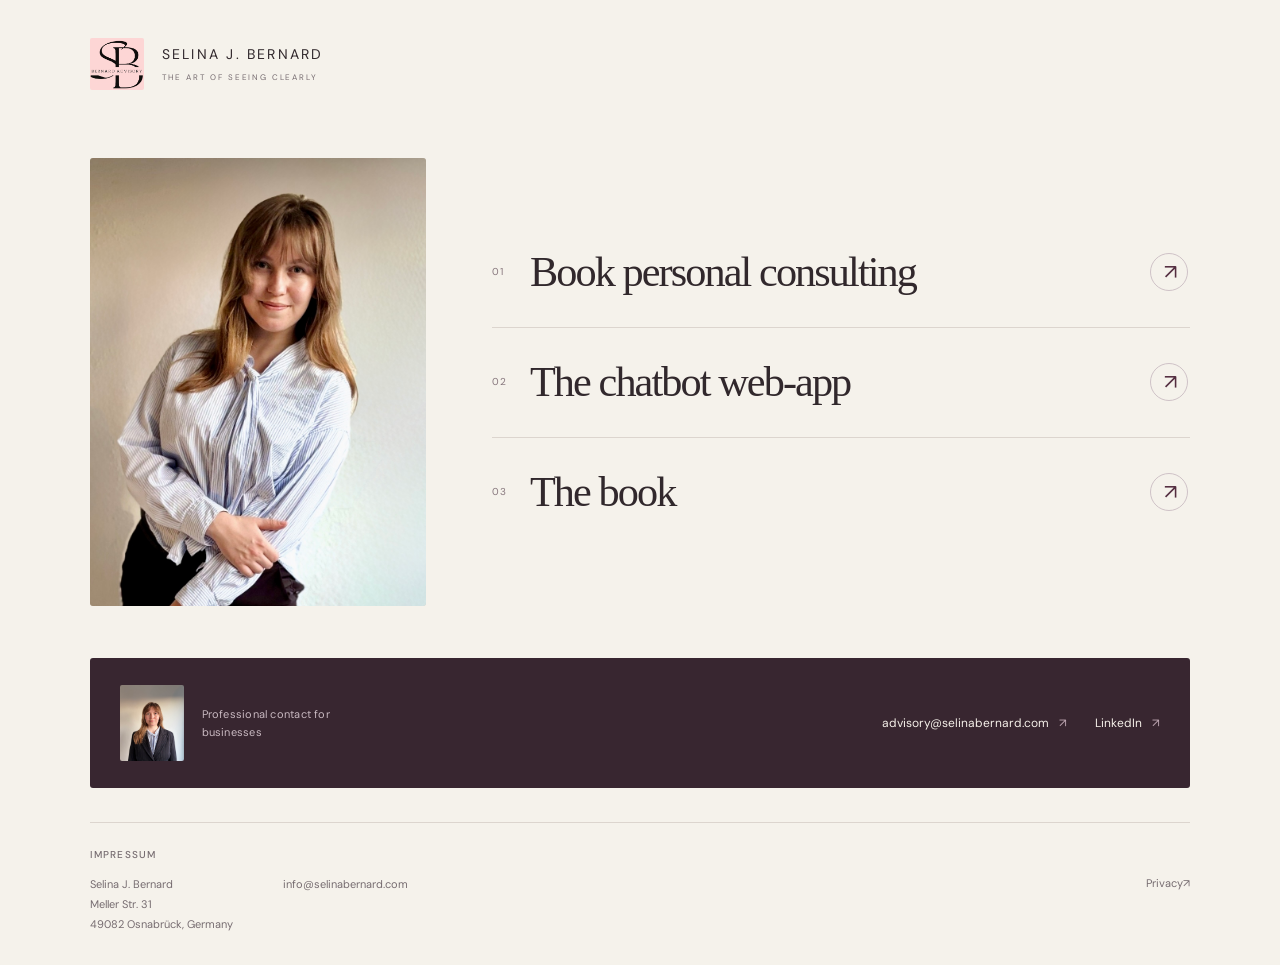
==== commit 3991d17a: "Refine minimal homepage with portraits and brand assets" ====
--- a/index.html
+++ b/index.html
@@ -4,22 +4,25 @@
   <meta charset="utf-8">
   <meta name="viewport" content="width=device-width,initial-scale=1">
   <meta name="description" content="Personal consulting, the chatbot, and the book by Selina J. Bernard. Professional contact for businesses.">
-  <meta name="theme-color" content="#efefec">
+  <meta name="theme-color" content="#f5f2eb">
   <title>Selina J. Bernard — The art of seeing clearly</title>
-  <link rel="stylesheet" href="site.css?v=4">
+  <link rel="stylesheet" href="site.css?v=7">
 </head>
 <body class="minimal-home">
   <a class="skip" href="#main">Skip to content</a>
-  <header class="header"><a class="wordmark" href="index.html">SELINA J. BERNARD<span>THE ART OF SEEING CLEARLY</span></a></header>
+  <header class="header"><a class="brand-logo" href="index.html" aria-label="Selina J. Bernard home"><img src="assets/bernard-advisory-logo.png" width="828" height="796" alt="Bernard Advisory"></a><a class="wordmark" href="index.html">SELINA J. BERNARD<span>THE ART OF SEEING CLEARLY</span></a></header>
   <main id="main" class="home-main">
     <h1 class="visually-hidden">Work with Selina J. Bernard</h1>
+    <div class="portrait-layout">
+      <figure class="personal-portrait"><img src="assets/Body%20Ok%20copy.jpg" width="846" height="1653" alt="Selina J. Bernard" fetchpriority="high"></figure>
     <div class="home-links" aria-label="Explore">
-      <a class="home-link" href="https://calendly.com/sina3lla/coaching-session"><span>Book personal consulting</span><span class="home-arrow" aria-hidden="true">↗</span></a>
-      <a class="home-link" href="https://app.feel-y.com"><span>The chatbot web-app</span><span class="home-arrow" aria-hidden="true">↗</span></a>
-      <a class="home-link" href="https://www.amazon.de/dp/B0HJMGZZZV"><span>The book</span><span class="home-arrow" aria-hidden="true">↗</span></a>
+      <a class="home-link" href="https://calendly.com/sina3lla/coaching-session"><span class="link-number" aria-hidden="true">01</span><span class="link-title">Book personal consulting</span><span class="home-arrow" aria-hidden="true">↗</span></a>
+      <a class="home-link" href="https://app.feel-y.com"><span class="link-number" aria-hidden="true">02</span><span class="link-title">The chatbot web-app</span><span class="home-arrow" aria-hidden="true">↗</span></a>
+      <a class="home-link" href="https://www.amazon.de/dp/B0HJMGZZZV"><span class="link-number" aria-hidden="true">03</span><span class="link-title">The book</span><span class="home-arrow" aria-hidden="true">↗</span></a>
+    </div>
     </div>
     <section class="business-contact" aria-labelledby="business-heading">
-    <h2 id="business-heading">Professional contact for businesses</h2>
+    <div class="business-identity"><img src="assets/selina-headshot.jpg" width="3024" height="4032" alt="Portrait of Selina J. Bernard" loading="lazy"><h2 id="business-heading">Professional contact for businesses</h2></div>
     <div class="business-links">
       <a href="mailto:advisory@selinabernard.com">advisory@selinabernard.com <span aria-hidden="true">↗</span></a>
       <a href="https://www.linkedin.com/in/selina-bernard">LinkedIn <span aria-hidden="true">↗</span></a>
@@ -30,10 +33,7 @@
     <section aria-labelledby="impressum-heading">
       <h2 id="impressum-heading">Impressum</h2>
       <address>
-        Selina J. Bernard<br>
-        Meller Str. 31<br>
-        49082 Osnabrück<br>
-        Germany<br>
+        <span>Selina J. Bernard<br>Meller Str. 31<br>49082 Osnabrück, Germany</span>
         <a href="mailto:info@selinabernard.com">info@selinabernard.com</a>
       </address>
     </section>
--- a/site.css
+++ b/site.css
@@ -35,3 +35,60 @@
 .legal-footer a:hover{text-decoration:underline}
 .legal-footer .privacy-link{padding:0;line-height:1.6;font-size:12px}
 @media(max-width:700px){.legal-footer{padding:26px 6%}}
+
+/* Refined minimal homepage */
+.minimal-home{--bg:#f5f2eb;--ink:#31282c;--muted:#766c70;--line:#dcd5ce;--wine:#542e40;background:var(--bg);color:var(--ink)}
+.minimal-home .header{position:relative;background:transparent;backdrop-filter:none;padding:38px 7%;border:0;max-width:1440px}
+.minimal-home .wordmark{font-size:14px;letter-spacing:.16em;color:var(--ink)}
+.minimal-home .wordmark span{font-size:8px;letter-spacing:.23em;margin-top:10px;color:var(--muted)}
+.minimal-home .home-main{max-width:1440px;padding:0 7%;margin:0 auto}
+.minimal-home .home-links{width:100%;max-width:none;margin:auto;padding:54px 0 58px}
+.minimal-home .home-link{display:grid;grid-template-columns:32px minmax(0,1fr) 48px;gap:22px;padding:32px 0;font-family:Georgia,'Times New Roman',serif;font-size:clamp(30px,4.2vw,60px);line-height:1.16;letter-spacing:-.045em;transition:color .2s,background .2s}
+.minimal-home .home-link:first-child{border-top:0}
+.minimal-home .home-link:last-child{border-bottom:0}
+.minimal-home .home-link .link-number{font:400 10px/1 var(--sans);letter-spacing:.06em;color:#86767c;align-self:center;max-width:none}
+.minimal-home .home-link .link-title{max-width:none;transition:transform .25s}
+.minimal-home .home-arrow{display:grid;place-items:center;width:46px;height:46px;border:1px solid #cfc2c7;border-radius:50%;font:400 23px/1 var(--sans);color:var(--wine);transition:background .25s,color .25s,transform .25s}
+.minimal-home .home-link:hover .link-title{transform:translateX(6px)}
+.minimal-home .home-link:hover .home-arrow{background:var(--wine);color:var(--bg);transform:rotate(45deg)}
+.minimal-home .business-contact{border-radius:3px;background:#382630;color:#f5f0e9;padding:27px 30px;gap:22px;margin:0 0 34px}
+.minimal-home .business-contact h2{color:#c9b9c1;font-size:11px;letter-spacing:.02em;max-width:190px;line-height:1.7}
+.minimal-home .business-links{font-size:12px;gap:28px}
+.minimal-home .business-links a{min-height:40px;display:inline-flex;align-items:center}
+.minimal-home .business-links span[aria-hidden]{color:#bea6b2}
+.minimal-home .legal-footer{max-width:1440px;width:86%;padding:24px 0 30px;border-top:1px solid var(--line);gap:24px;margin:0 auto}
+.minimal-home .legal-footer section{flex:1}
+.minimal-home .legal-footer h2{font-size:10px;text-transform:uppercase;letter-spacing:.12em;color:var(--muted);margin-bottom:12px}
+.minimal-home .legal-footer address{display:flex;gap:50px;align-items:flex-start;font-size:11px;line-height:1.8;color:var(--muted)}
+.minimal-home .legal-footer address a{margin:0;padding:0}
+.minimal-home .legal-footer .privacy-link{font-size:11px;min-height:44px;display:inline-flex;align-items:flex-start;padding-top:28px}
+@media(min-width:901px){.minimal-home .business-contact{flex-direction:row;align-items:center}}
+@media(max-width:900px){.minimal-home .business-contact{gap:10px}.minimal-home .business-contact h2{max-width:none}}
+@media(max-width:600px){
+ .minimal-home .header{padding:28px 7%}
+ .minimal-home .wordmark{font-size:12px}
+ .minimal-home .home-links{padding:32px 0 38px}
+ .minimal-home .home-link{grid-template-columns:20px minmax(0,1fr) 36px;gap:12px;padding:28px 0;font-size:clamp(27px,7.2vw,40px);line-height:1.2}
+ .minimal-home .home-arrow{width:35px;height:35px;font-size:19px}
+ .minimal-home .home-link .link-number{font-size:9px}
+ .minimal-home .business-contact{padding:21px 20px;margin-bottom:26px}
+ .minimal-home .business-links{align-items:flex-start;flex-direction:column;gap:0;font-size:11px}
+ .minimal-home .legal-footer{padding:20px 0 26px}
+ .minimal-home .legal-footer address{flex-direction:column;gap:12px;font-size:10px}
+}
+@media(prefers-reduced-motion:reduce){.minimal-home .home-link:hover .link-title,.minimal-home .home-link:hover .home-arrow{transform:none}}
+
+/* Original portraits and brand mark */
+.minimal-home .header{justify-content:flex-start;gap:18px}
+.brand-logo{display:block;flex-shrink:0;width:54px;line-height:0}
+.brand-logo img{display:block;width:100%;height:auto;border-radius:2px}
+.portrait-layout{display:grid;grid-template-columns:minmax(180px,.65fr) minmax(0,1.35fr);gap:6%;align-items:center;padding:30px 0 52px;width:100%}
+.personal-portrait{margin:0;overflow:hidden;aspect-ratio:3/4;background:#ddd4c6;border-radius:3px}
+.personal-portrait img{display:block;width:100%;height:100%;object-fit:cover;object-position:50% 0%}
+.minimal-home .portrait-layout .home-links{padding:0}
+.minimal-home .portrait-layout .home-link{font-size:clamp(28px,3.3vw,48px);grid-template-columns:22px minmax(0,1fr) 40px;gap:16px;padding:30px 0}
+.minimal-home .portrait-layout .home-arrow{width:38px;height:38px;font-size:21px}
+.business-identity{display:flex;align-items:center;gap:18px}
+.business-identity img{width:64px;height:76px;object-fit:cover;object-position:50% 38%;border-radius:2px}
+@media(max-width:900px){.minimal-home .business-contact{flex-direction:row;flex-wrap:wrap}.business-identity{flex:1}.minimal-home .business-links{flex-wrap:wrap}}
+@media(max-width:600px){.brand-logo{width:43px}.minimal-home .header{gap:13px}.portrait-layout{grid-template-columns:1fr;gap:24px;padding:16px 0 34px}.personal-portrait{width:100%;aspect-ratio:5/4}.personal-portrait img{object-position:50% 5%}.minimal-home .portrait-layout .home-link{font-size:28px;padding:24px 0;gap:12px;grid-template-columns:20px minmax(0,1fr) 35px}.minimal-home .portrait-layout .home-arrow{width:34px;height:34px}.minimal-home .business-contact{gap:16px}.business-identity{flex-basis:100%}.business-identity img{width:52px;height:62px}.minimal-home .business-links{flex-direction:row;gap:0 20px}}
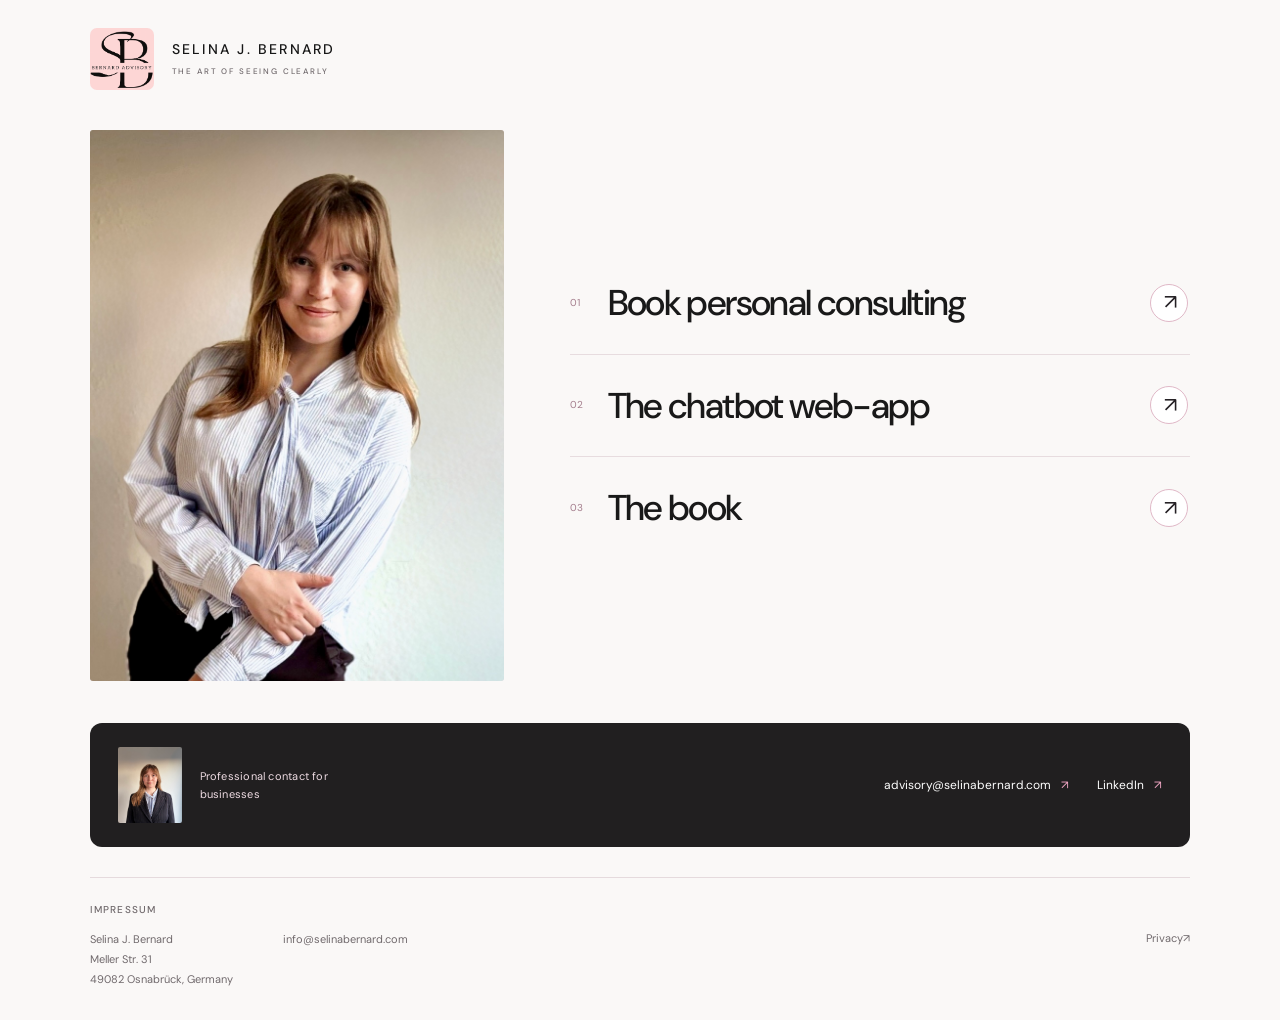
==== commit 3b8fda96: "Apply blush design and restore rectangular portraits" ====
--- a/index.html
+++ b/index.html
@@ -4,9 +4,9 @@
   <meta charset="utf-8">
   <meta name="viewport" content="width=device-width,initial-scale=1">
   <meta name="description" content="Personal consulting, the chatbot, and the book by Selina J. Bernard. Professional contact for businesses.">
-  <meta name="theme-color" content="#f5f2eb">
+  <meta name="theme-color" content="#f1dfe2">
   <title>Selina J. Bernard — The art of seeing clearly</title>
-  <link rel="stylesheet" href="site.css?v=7">
+  <link rel="stylesheet" href="site.css?v=11">
 </head>
 <body class="minimal-home">
   <a class="skip" href="#main">Skip to content</a>
--- a/site.css
+++ b/site.css
@@ -92,3 +92,40 @@
 .business-identity img{width:64px;height:76px;object-fit:cover;object-position:50% 38%;border-radius:2px}
 @media(max-width:900px){.minimal-home .business-contact{flex-direction:row;flex-wrap:wrap}.business-identity{flex:1}.minimal-home .business-links{flex-wrap:wrap}}
 @media(max-width:600px){.brand-logo{width:43px}.minimal-home .header{gap:13px}.portrait-layout{grid-template-columns:1fr;gap:24px;padding:16px 0 34px}.personal-portrait{width:100%;aspect-ratio:5/4}.personal-portrait img{object-position:50% 5%}.minimal-home .portrait-layout .home-link{font-size:28px;padding:24px 0;gap:12px;grid-template-columns:20px minmax(0,1fr) 35px}.minimal-home .portrait-layout .home-arrow{width:34px;height:34px}.minimal-home .business-contact{gap:16px}.business-identity{flex-basis:100%}.business-identity img{width:52px;height:62px}.minimal-home .business-links{flex-direction:row;gap:0 20px}}
+
+/* Blush, white and ink — reference-inspired direction */
+.minimal-home{--bg:#faf8f7;--ink:#191919;--muted:#70696c;--line:#e7dcdf;--wine:#a44469;background:var(--bg)}
+.minimal-home .header{padding-top:28px;padding-bottom:28px}
+.brand-logo{width:64px}
+.brand-logo img{border-radius:7px}
+.minimal-home .wordmark{color:#171717;font-weight:500}
+.minimal-home .home-main{padding-top:12px}
+.portrait-layout{grid-template-columns:minmax(220px,.8fr) minmax(0,1.2fr);gap:6%;padding:0 0 42px}
+.personal-portrait{position:relative;aspect-ratio:4/5;overflow:visible;background:transparent;border-radius:0;display:flex;align-items:center;justify-content:center}
+.portrait-backdrop{position:absolute;inset:0 0 16%;background:#efdee2;border:1px solid #e6d5d9;border-radius:14px}
+.personal-portrait::after{content:'';position:absolute;left:10%;right:10%;bottom:5%;height:1px;background:#e6d5d9}
+.personal-portrait img{position:relative;width:88%;height:auto;aspect-ratio:1;border-radius:50%;border:7px solid #fff;object-fit:cover;object-position:50% 35%;margin-top:18%;box-shadow:0 8px 28px #3a1e2b08}
+.minimal-home .portrait-layout .home-link{font-family:var(--sans);font-weight:500;font-size:clamp(25px,2.8vw,43px);letter-spacing:-.045em;padding:30px 0}
+.minimal-home .home-link .link-number{color:#a37c8b}
+.minimal-home .home-arrow{border-color:#e0b8c7;background:#fff;color:#242024}
+.minimal-home .home-link:hover .home-arrow{background:#f0a8c4;color:#181818;border-color:#f0a8c4}
+.minimal-home .home-link:hover{color:#9a3d60}
+.minimal-home .business-contact{background:#211f20;border-radius:12px;padding:24px 28px;color:#fff;margin-bottom:30px}
+.minimal-home .business-contact h2{color:#efdce3}
+.business-identity img{width:64px;height:64px;border-radius:50%;border:3px solid #f8edf1;object-position:50% 35%}
+.minimal-home .business-links span[aria-hidden]{color:#f1a6c4}
+.minimal-home .business-links a:hover{color:#f4b4ce}
+.minimal-home .legal-footer{border-color:#e5dadd}
+@media(max-width:600px){.brand-logo{width:49px}.minimal-home .header{padding-top:22px;padding-bottom:22px}.portrait-layout{grid-template-columns:1fr;gap:8px;padding-bottom:28px}.personal-portrait{aspect-ratio:1.65;max-width:100%;width:100%;margin:0}.portrait-backdrop{inset:0 0 20%;border-radius:12px}.personal-portrait img{width:49%;margin-top:7%;border-width:5px}.personal-portrait::after{display:none}.minimal-home .portrait-layout .home-link{font-size:28px;padding:24px 0}.minimal-home .business-contact{padding:22px}.business-identity img{width:52px;height:52px}}
+
+.business-identity img{flex-shrink:0}
+@media(min-width:601px) and (max-width:900px){.minimal-home .business-contact{flex-direction:column;align-items:flex-start}.business-identity{flex:none}}
+
+.minimal-home .personal-portrait img{object-position:50% 8%}
+
+/* Restore rectangular photo framing. */
+.minimal-home .personal-portrait{display:block;aspect-ratio:3/4;background:#efdee2;overflow:hidden;border-radius:3px}
+.minimal-home .personal-portrait::after{display:none}
+.minimal-home .personal-portrait img{display:block;width:100%;height:100%;aspect-ratio:auto;margin:0;border:0;border-radius:0;box-shadow:none;object-fit:cover;object-position:50% 0%}
+.minimal-home .business-identity img{width:64px;height:76px;border:0;border-radius:2px;object-position:50% 38%}
+@media(max-width:600px){.minimal-home .personal-portrait{aspect-ratio:5/4}.minimal-home .personal-portrait img{object-position:50% 5%}.minimal-home .business-identity img{width:52px;height:62px}}
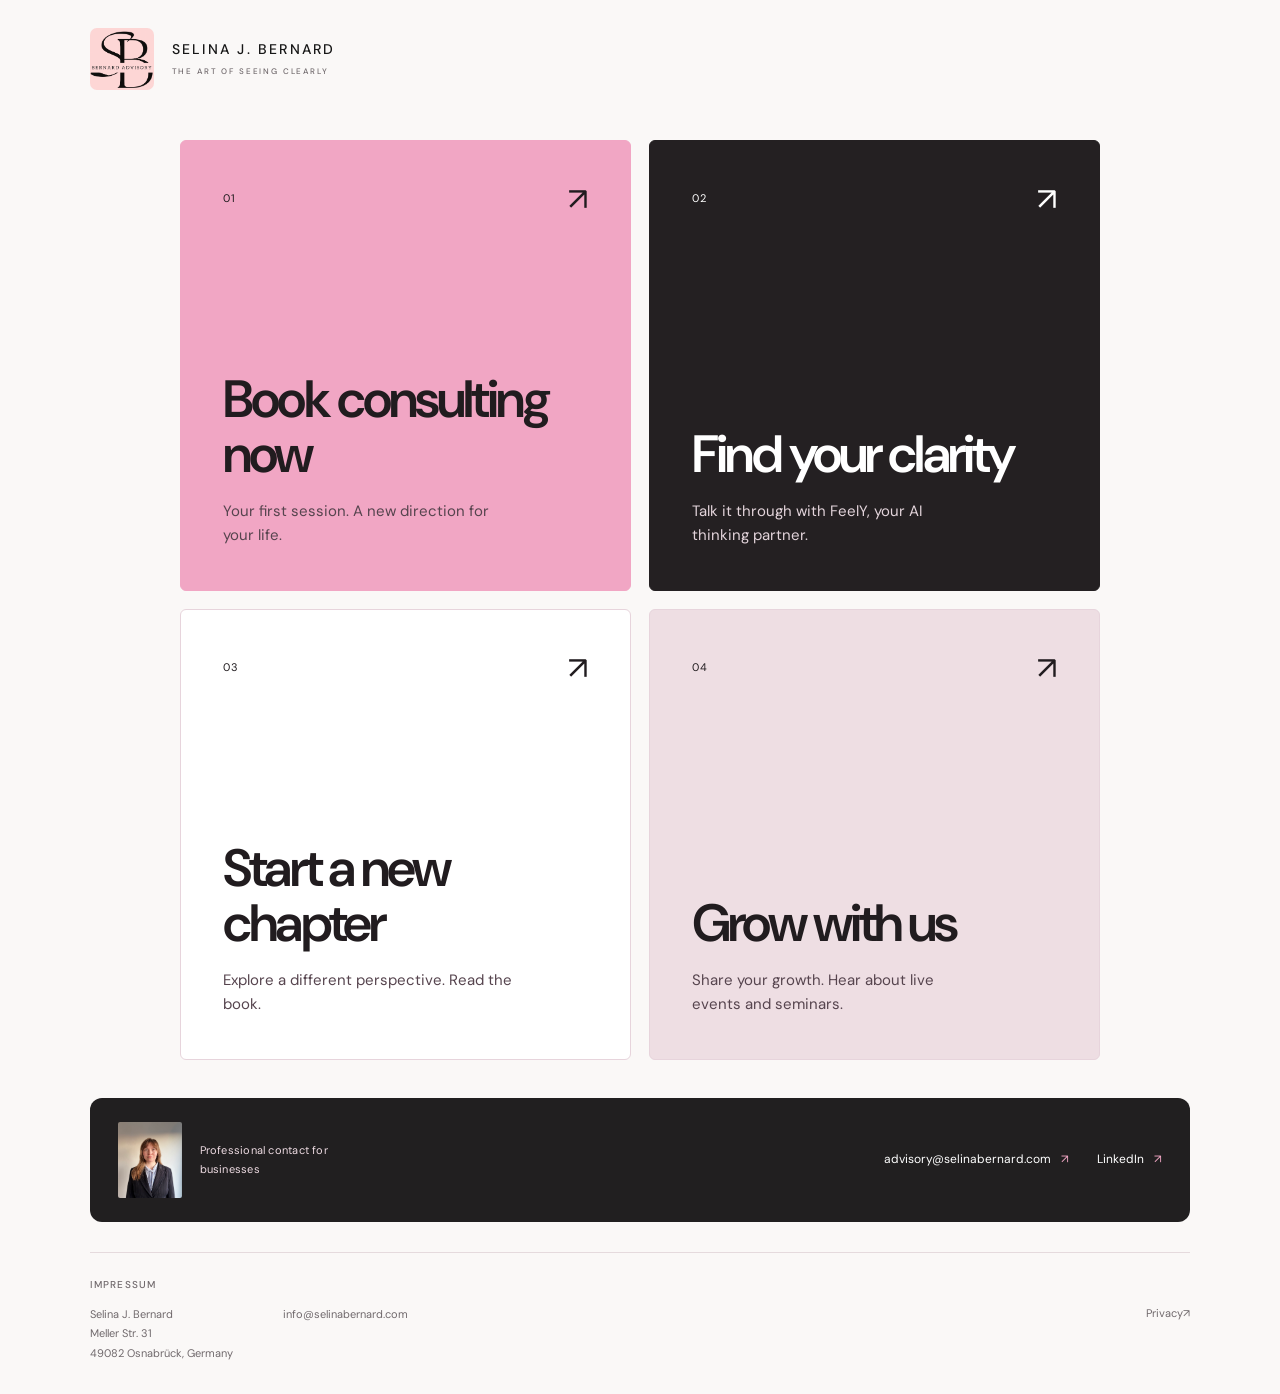
==== commit bf5475e9: "Add community invitation and prominent offer cards" ====
--- a/index.html
+++ b/index.html
@@ -6,7 +6,7 @@
   <meta name="description" content="Personal consulting, the chatbot, and the book by Selina J. Bernard. Professional contact for businesses.">
   <meta name="theme-color" content="#f1dfe2">
   <title>Selina J. Bernard — The art of seeing clearly</title>
-  <link rel="stylesheet" href="site.css?v=11">
+  <link rel="stylesheet" href="site.css?v=13">
 </head>
 <body class="minimal-home">
   <a class="skip" href="#main">Skip to content</a>
@@ -14,11 +14,23 @@
   <main id="main" class="home-main">
     <h1 class="visually-hidden">Work with Selina J. Bernard</h1>
     <div class="portrait-layout">
-      <figure class="personal-portrait"><img src="assets/Body%20Ok%20copy.jpg" width="846" height="1653" alt="Selina J. Bernard" fetchpriority="high"></figure>
     <div class="home-links" aria-label="Explore">
-      <a class="home-link" href="https://calendly.com/sina3lla/coaching-session"><span class="link-number" aria-hidden="true">01</span><span class="link-title">Book personal consulting</span><span class="home-arrow" aria-hidden="true">↗</span></a>
-      <a class="home-link" href="https://app.feel-y.com"><span class="link-number" aria-hidden="true">02</span><span class="link-title">The chatbot web-app</span><span class="home-arrow" aria-hidden="true">↗</span></a>
-      <a class="home-link" href="https://www.amazon.de/dp/B0HJMGZZZV"><span class="link-number" aria-hidden="true">03</span><span class="link-title">The book</span><span class="home-arrow" aria-hidden="true">↗</span></a>
+      <a class="action-card card-consulting" href="https://calendly.com/sina3lla/coaching-session">
+        <span class="card-top"><span aria-hidden="true">01</span><span class="card-arrow" aria-hidden="true">↗</span></span>
+        <span class="card-copy"><span class="card-title">Book consulting now</span><span class="card-description">Your first session. A new direction for your life.</span></span>
+      </a>
+      <a class="action-card card-chatbot" href="https://app.feel-y.com">
+        <span class="card-top"><span aria-hidden="true">02</span><span class="card-arrow" aria-hidden="true">↗</span></span>
+        <span class="card-copy"><span class="card-title">Find your clarity</span><span class="card-description">Talk it through with FeelY, your AI thinking partner.</span></span>
+      </a>
+      <a class="action-card card-book" href="https://www.amazon.de/dp/B0HJMGZZZV">
+        <span class="card-top"><span aria-hidden="true">03</span><span class="card-arrow" aria-hidden="true">↗</span></span>
+        <span class="card-copy"><span class="card-title">Start a new chapter</span><span class="card-description">Explore a different perspective. Read the book.</span></span>
+      </a>
+      <a class="action-card card-community" href="https://chat.whatsapp.com/CAM2CXC8Sp79oIGAzmImsh">
+        <span class="card-top"><span aria-hidden="true">04</span><span class="card-arrow" aria-hidden="true">↗</span></span>
+        <span class="card-copy"><span class="card-title">Grow with us</span><span class="card-description">Share your growth. Hear about live events and seminars.</span></span>
+      </a>
     </div>
     </div>
     <section class="business-contact" aria-labelledby="business-heading">
--- a/site.css
+++ b/site.css
@@ -129,3 +129,30 @@
 .minimal-home .personal-portrait img{display:block;width:100%;height:100%;aspect-ratio:auto;margin:0;border:0;border-radius:0;box-shadow:none;object-fit:cover;object-position:50% 0%}
 .minimal-home .business-identity img{width:64px;height:76px;border:0;border-radius:2px;object-position:50% 38%}
 @media(max-width:600px){.minimal-home .personal-portrait{aspect-ratio:5/4}.minimal-home .personal-portrait img{object-position:50% 5%}.minimal-home .business-identity img{width:52px;height:62px}}
+
+/* Community invitation; activated when the invite URL is supplied. */
+.minimal-home .community-link{width:100%;text-align:left;background:transparent;color:var(--ink);border:0;border-top:1px solid var(--line);border-radius:0}
+.minimal-home .community-link:disabled{cursor:default;opacity:1}
+.minimal-home .community-description{display:block;margin-top:12px;max-width:34ch;font:400 12px/1.7 var(--sans);letter-spacing:0;color:var(--muted)}
+.minimal-home .community-link:disabled:hover{color:var(--ink)}
+.minimal-home .community-link:disabled:hover .link-title{transform:none}
+.minimal-home .community-link:disabled:hover .home-arrow{transform:none;background:#fff;color:#242024;border-color:#e0b8c7}
+
+/* Four square, fully clickable offer cards. */
+.minimal-home .portrait-layout{display:block;padding:10px 0 38px}
+.minimal-home .portrait-layout .home-links{display:grid;grid-template-columns:repeat(2,minmax(0,1fr));gap:18px;width:100%;padding:0;max-width:920px;margin:0 auto}
+.action-card{aspect-ratio:1;min-width:0;display:flex;flex-direction:column;justify-content:space-between;padding:clamp(24px,3.3vw,46px);border:1px solid #e7d4dc;border-radius:6px;transition:transform .2s,box-shadow .2s;background:#f1e1e6;color:#211c1f}
+.card-consulting{background:#f1a6c4;border-color:#f1a6c4}
+.card-chatbot{background:#242022;color:#fff;border-color:#242022}
+.card-book{background:#fff}
+.card-community{background:#eedee3}
+.card-top{display:flex;justify-content:space-between;align-items:center;font:400 11px/1 var(--sans);letter-spacing:.08em}
+.card-arrow{font-size:32px;line-height:1;letter-spacing:0}
+.card-copy{display:block;padding-top:30px}
+.card-title{display:block;font:600 clamp(30px,4.1vw,55px)/1.04 var(--sans);letter-spacing:-.055em;max-width:10ch}
+.card-description{display:block;font:400 clamp(12px,1.25vw,15px)/1.6 var(--sans);letter-spacing:0;max-width:29ch;margin-top:18px;color:#56444e}
+.card-chatbot .card-description{color:#e3d4db}
+.action-card:hover{transform:translateY(-4px);box-shadow:0 12px 24px #35202c12}
+.action-card:focus-visible{outline:3px solid #9a3d60;outline-offset:5px}
+@media(max-width:600px){.minimal-home .portrait-layout .home-links{gap:12px}.action-card{padding:20px;aspect-ratio:auto;min-height:240px}.card-title{font-size:clamp(23px,5.6vw,32px)}.card-description{font-size:11px;margin-top:12px}.card-arrow{font-size:24px}.card-copy{padding-top:24px}}
+@media(max-width:380px){.minimal-home .portrait-layout .home-links{grid-template-columns:1fr}.action-card{aspect-ratio:1;min-height:0;padding:26px}.card-title{font-size:39px}.card-description{font-size:13px}}
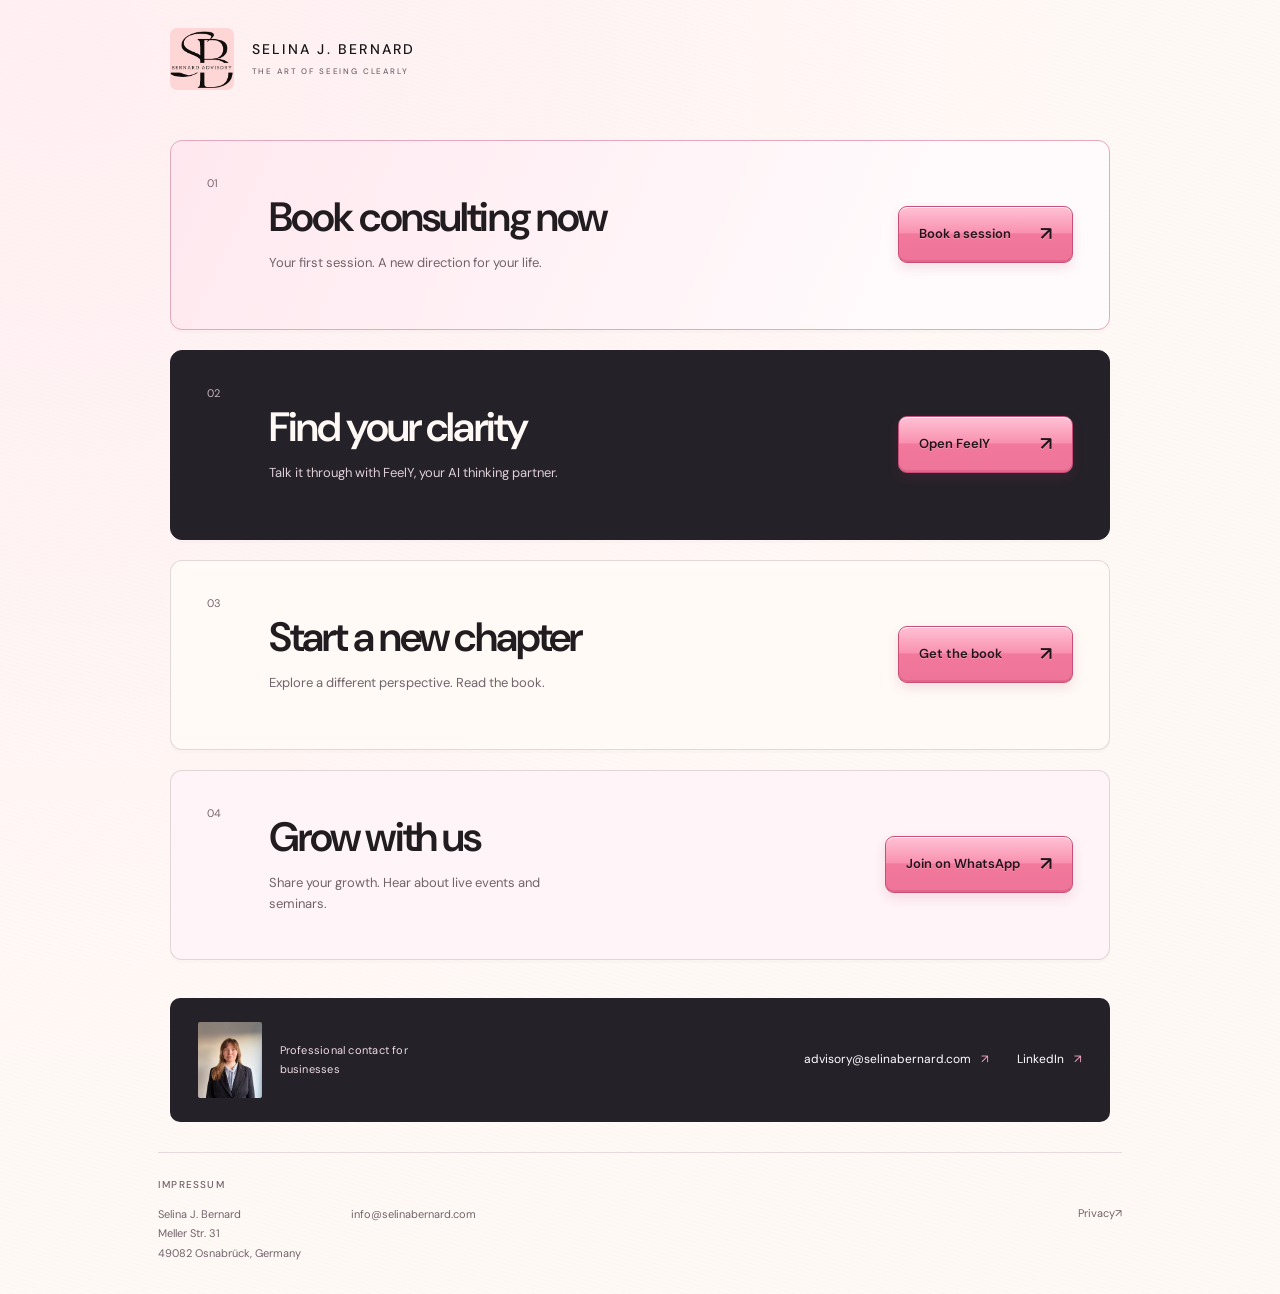
==== commit ec08b45c: "Experiment with stacked offers and glossy pink actions" ====
--- a/index.html
+++ b/index.html
@@ -1,12 +1,12 @@
 <!doctype html>
-<html lang="en">
+<html lang="en" data-theme="light">
 <head>
   <meta charset="utf-8">
   <meta name="viewport" content="width=device-width,initial-scale=1">
   <meta name="description" content="Personal consulting, the chatbot, and the book by Selina J. Bernard. Professional contact for businesses.">
   <meta name="theme-color" content="#f1dfe2">
   <title>Selina J. Bernard — The art of seeing clearly</title>
-  <link rel="stylesheet" href="site.css?v=13">
+  <link rel="stylesheet" href="site.css?v=14">
 </head>
 <body class="minimal-home">
   <a class="skip" href="#main">Skip to content</a>
@@ -17,19 +17,19 @@
     <div class="home-links" aria-label="Explore">
       <a class="action-card card-consulting" href="https://calendly.com/sina3lla/coaching-session">
         <span class="card-top"><span aria-hidden="true">01</span><span class="card-arrow" aria-hidden="true">↗</span></span>
-        <span class="card-copy"><span class="card-title">Book consulting now</span><span class="card-description">Your first session. A new direction for your life.</span></span>
+        <span class="card-copy"><span class="card-title">Book consulting now</span><span class="card-description">Your first session. A new direction for your life.</span></span><span class="card-cta">Book a session <span aria-hidden="true">↗</span></span>
       </a>
       <a class="action-card card-chatbot" href="https://app.feel-y.com">
         <span class="card-top"><span aria-hidden="true">02</span><span class="card-arrow" aria-hidden="true">↗</span></span>
-        <span class="card-copy"><span class="card-title">Find your clarity</span><span class="card-description">Talk it through with FeelY, your AI thinking partner.</span></span>
+        <span class="card-copy"><span class="card-title">Find your clarity</span><span class="card-description">Talk it through with FeelY, your AI thinking partner.</span></span><span class="card-cta">Open FeelY <span aria-hidden="true">↗</span></span>
       </a>
       <a class="action-card card-book" href="https://www.amazon.de/dp/B0HJMGZZZV">
         <span class="card-top"><span aria-hidden="true">03</span><span class="card-arrow" aria-hidden="true">↗</span></span>
-        <span class="card-copy"><span class="card-title">Start a new chapter</span><span class="card-description">Explore a different perspective. Read the book.</span></span>
+        <span class="card-copy"><span class="card-title">Start a new chapter</span><span class="card-description">Explore a different perspective. Read the book.</span></span><span class="card-cta">Get the book <span aria-hidden="true">↗</span></span>
       </a>
       <a class="action-card card-community" href="https://chat.whatsapp.com/CAM2CXC8Sp79oIGAzmImsh">
         <span class="card-top"><span aria-hidden="true">04</span><span class="card-arrow" aria-hidden="true">↗</span></span>
-        <span class="card-copy"><span class="card-title">Grow with us</span><span class="card-description">Share your growth. Hear about live events and seminars.</span></span>
+        <span class="card-copy"><span class="card-title">Grow with us</span><span class="card-description">Share your growth. Hear about live events and seminars.</span></span><span class="card-cta">Join on WhatsApp <span aria-hidden="true">↗</span></span>
       </a>
     </div>
     </div>
--- a/site.css
+++ b/site.css
@@ -156,3 +156,31 @@
 .action-card:focus-visible{outline:3px solid #9a3d60;outline-offset:5px}
 @media(max-width:600px){.minimal-home .portrait-layout .home-links{gap:12px}.action-card{padding:20px;aspect-ratio:auto;min-height:240px}.card-title{font-size:clamp(23px,5.6vw,32px)}.card-description{font-size:11px;margin-top:12px}.card-arrow{font-size:24px}.card-copy{padding-top:24px}}
 @media(max-width:380px){.minimal-home .portrait-layout .home-links{grid-template-columns:1fr}.action-card{aspect-ratio:1;min-height:0;padding:26px}.card-title{font-size:39px}.card-description{font-size:13px}}
+
+/* NEW experiment — matte paper and glossy calls to action. */
+.minimal-home{--bg:#fff4f7;--ink:#252129;--muted:#71636a;--wine:#d9557d;background-color:#fff9f6;background-image:radial-gradient(ellipse at 5% 5%,#ffe8ef99,transparent 58%),repeating-linear-gradient(17deg,#63405203 0px,#63405203 1px,transparent 1px,transparent 4px);color:var(--ink)}
+.minimal-home .header{max-width:1120px}
+.minimal-home .home-main{max-width:1120px}
+.minimal-home .portrait-layout .home-links{grid-template-columns:1fr;gap:20px;max-width:none}
+.action-card{position:relative;aspect-ratio:auto;min-height:190px;display:grid;grid-template-columns:34px minmax(0,1fr) auto;align-items:center;gap:28px;padding:32px 36px;border-radius:12px;background:#fffbfc;border:1px solid #4c2e3a29;box-shadow:0 3px 0 #4c2e3a05;overflow:hidden}
+.card-consulting{border-color:#e7a7bc;background:linear-gradient(115deg,#ffe8ef,#fffbfc 80%)}
+.card-chatbot{background:#252129;border-color:#252129;color:#fff9f6}
+.card-book{background:#fffaf6}
+.card-community{background:#fff4f7}
+.card-top{align-self:start;margin-top:5px;color:#79666f}
+.card-chatbot .card-top{color:#c6b3be}
+.card-top .card-arrow{display:none}
+.card-copy{padding:0}
+.card-title{font-size:clamp(26px,3.2vw,42px);line-height:1.1;max-width:15ch;letter-spacing:-.045em;font-weight:600}
+.card-description{max-width:36ch;margin-top:12px;font-size:13px;line-height:1.65;color:#71636a}
+.card-chatbot .card-description{color:#decfd7}
+.card-cta{display:flex;gap:20px;justify-content:space-between;align-items:center;min-width:175px;min-height:52px;padding:15px 20px;border:1px solid #c84e77;border-radius:9px;color:#24141b;font:600 13px/1.3 var(--sans);background:linear-gradient(180deg,#ffc2d5 0%,#f991b0 47%,#f2789c 49%,#ed7599 100%);box-shadow:inset 0 1px 0 #ffffffd9,inset 0 -2px 0 #c9496d55,0 5px 12px #a8385d22;text-shadow:0 1px 0 #ffffff40;transition:filter .16s,transform .16s}
+.card-cta>span{font-size:19px}
+.action-card:hover{transform:translateY(-2px);box-shadow:0 9px 24px #5d344314}
+.action-card:hover .card-cta{filter:brightness(1.045);transform:translateY(-1px)}
+.action-card:focus-visible{outline:3px solid #d9557d;outline-offset:4px}
+.minimal-home .business-contact{background:#252129;border-radius:10px}
+.minimal-home .legal-footer{max-width:964px}
+@media(max-width:900px){.action-card{grid-template-columns:24px minmax(0,1fr);gap:12px 20px;padding:28px}.card-cta{grid-column:2;justify-self:start;margin-top:8px}.card-title{max-width:none}.card-description{max-width:40ch}}
+@media(max-width:600px){.minimal-home .portrait-layout .home-links{gap:16px}.action-card{aspect-ratio:auto;min-height:0;padding:24px;grid-template-columns:18px minmax(0,1fr);gap:12px}.card-title{font-size:29px}.card-description{font-size:12px}.card-cta{width:100%;min-width:0;padding:14px 16px;font-size:12px}.card-top{font-size:9px}}
+@media(prefers-reduced-motion:reduce){.action-card:hover,.action-card:hover .card-cta{transform:none}}
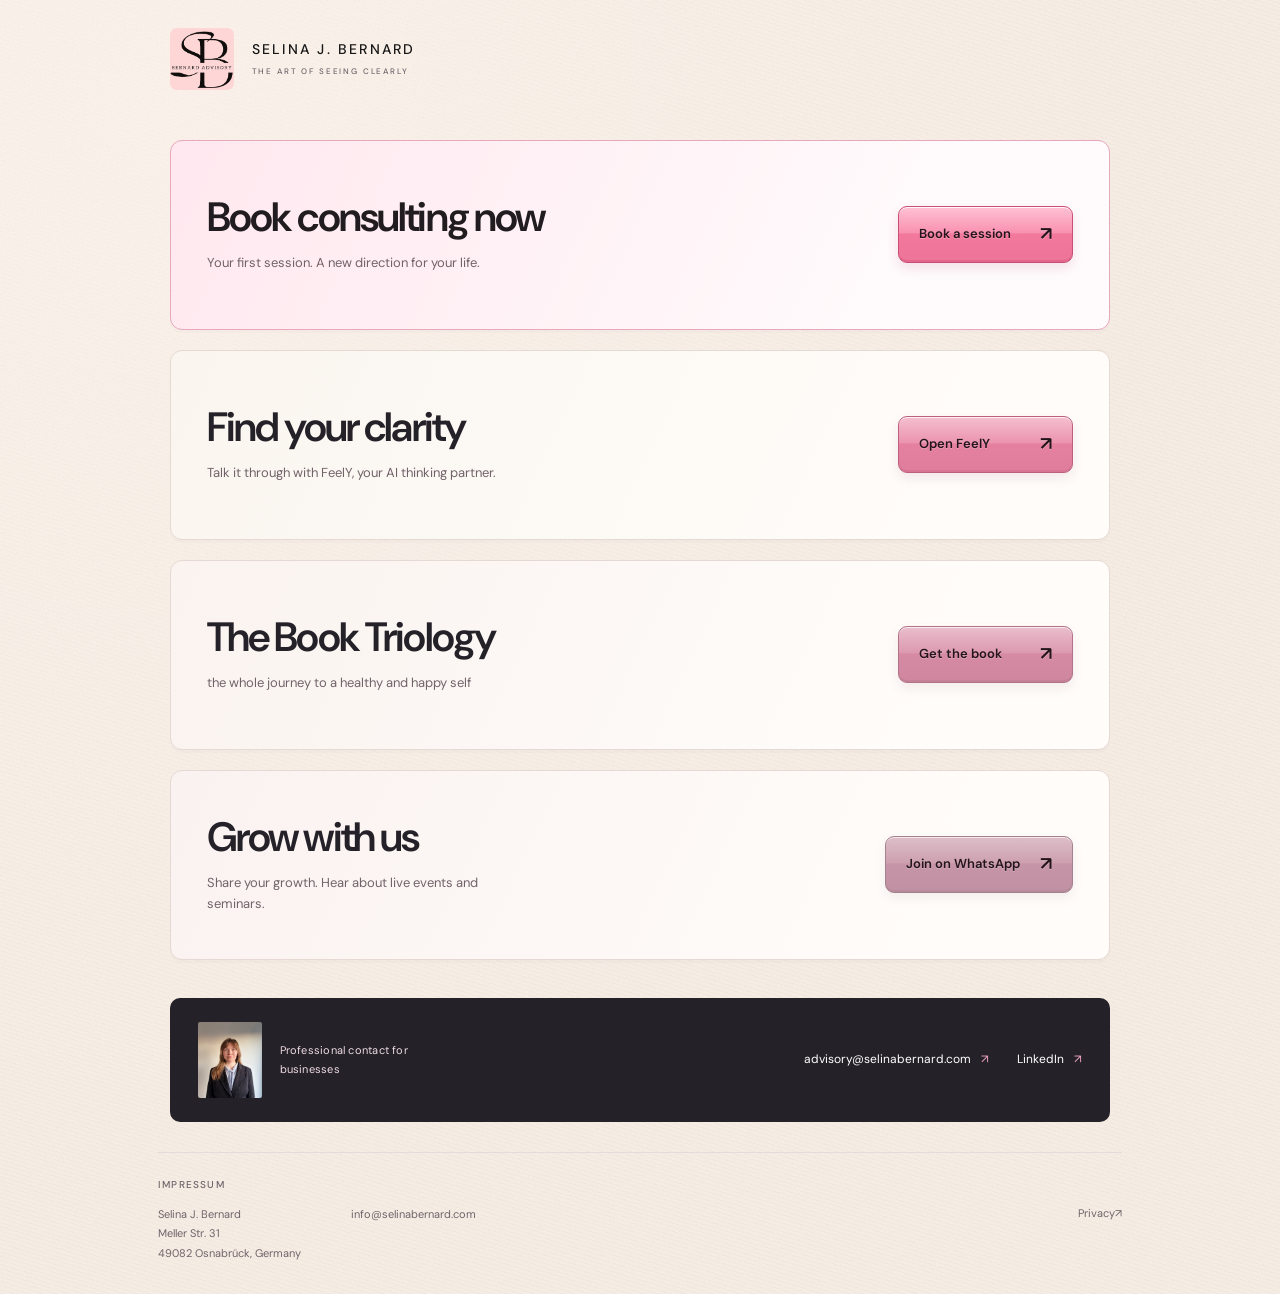
==== commit 78c5567c: "Refine warm textures, card copy, and graduated pink actions" ====
--- a/index.html
+++ b/index.html
@@ -6,7 +6,7 @@
   <meta name="description" content="Personal consulting, the chatbot, and the book by Selina J. Bernard. Professional contact for businesses.">
   <meta name="theme-color" content="#f1dfe2">
   <title>Selina J. Bernard — The art of seeing clearly</title>
-  <link rel="stylesheet" href="site.css?v=14">
+  <link rel="stylesheet" href="site.css?v=21">
 </head>
 <body class="minimal-home">
   <a class="skip" href="#main">Skip to content</a>
@@ -16,19 +16,15 @@
     <div class="portrait-layout">
     <div class="home-links" aria-label="Explore">
       <a class="action-card card-consulting" href="https://calendly.com/sina3lla/coaching-session">
-        <span class="card-top"><span aria-hidden="true">01</span><span class="card-arrow" aria-hidden="true">↗</span></span>
         <span class="card-copy"><span class="card-title">Book consulting now</span><span class="card-description">Your first session. A new direction for your life.</span></span><span class="card-cta">Book a session <span aria-hidden="true">↗</span></span>
       </a>
       <a class="action-card card-chatbot" href="https://app.feel-y.com">
-        <span class="card-top"><span aria-hidden="true">02</span><span class="card-arrow" aria-hidden="true">↗</span></span>
         <span class="card-copy"><span class="card-title">Find your clarity</span><span class="card-description">Talk it through with FeelY, your AI thinking partner.</span></span><span class="card-cta">Open FeelY <span aria-hidden="true">↗</span></span>
       </a>
       <a class="action-card card-book" href="https://www.amazon.de/dp/B0HJMGZZZV">
-        <span class="card-top"><span aria-hidden="true">03</span><span class="card-arrow" aria-hidden="true">↗</span></span>
-        <span class="card-copy"><span class="card-title">Start a new chapter</span><span class="card-description">Explore a different perspective. Read the book.</span></span><span class="card-cta">Get the book <span aria-hidden="true">↗</span></span>
+        <span class="card-copy"><span class="card-title">The Book Triology</span><span class="card-description">the whole journey to a healthy and happy self</span></span><span class="card-cta">Get the book <span aria-hidden="true">↗</span></span>
       </a>
       <a class="action-card card-community" href="https://chat.whatsapp.com/CAM2CXC8Sp79oIGAzmImsh">
-        <span class="card-top"><span aria-hidden="true">04</span><span class="card-arrow" aria-hidden="true">↗</span></span>
         <span class="card-copy"><span class="card-title">Grow with us</span><span class="card-description">Share your growth. Hear about live events and seminars.</span></span><span class="card-cta">Join on WhatsApp <span aria-hidden="true">↗</span></span>
       </a>
     </div>
--- a/site.css
+++ b/site.css
@@ -158,7 +158,7 @@
 @media(max-width:380px){.minimal-home .portrait-layout .home-links{grid-template-columns:1fr}.action-card{aspect-ratio:1;min-height:0;padding:26px}.card-title{font-size:39px}.card-description{font-size:13px}}
 
 /* NEW experiment — matte paper and glossy calls to action. */
-.minimal-home{--bg:#fff4f7;--ink:#252129;--muted:#71636a;--wine:#d9557d;background-color:#fff9f6;background-image:radial-gradient(ellipse at 5% 5%,#ffe8ef99,transparent 58%),repeating-linear-gradient(17deg,#63405203 0px,#63405203 1px,transparent 1px,transparent 4px);color:var(--ink)}
+.minimal-home{--bg:#fff4f7;--ink:#252129;--muted:#71636a;--wine:#d9557d;background-color:#f8eee5;background-image:url("data:image/svg+xml,%3Csvg xmlns='http://www.w3.org/2000/svg' width='180' height='180'%3E%3Cfilter id='grain'%3E%3CfeTurbulence type='fractalNoise' baseFrequency='.82' numOctaves='3' stitchTiles='stitch'/%3E%3CfeColorMatrix type='saturate' values='0'/%3E%3C/filter%3E%3Crect width='100%25' height='100%25' opacity='.10' filter='url(%23grain)'/%3E%3C/svg%3E"),radial-gradient(ellipse at 12% 8%,#fff6efaa,transparent 65%),repeating-linear-gradient(17deg,#96674e09 0px,#96674e09 1px,transparent 1px,transparent 4px);color:var(--ink)}
 .minimal-home .header{max-width:1120px}
 .minimal-home .home-main{max-width:1120px}
 .minimal-home .portrait-layout .home-links{grid-template-columns:1fr;gap:20px;max-width:none}
@@ -184,3 +184,19 @@
 @media(max-width:900px){.action-card{grid-template-columns:24px minmax(0,1fr);gap:12px 20px;padding:28px}.card-cta{grid-column:2;justify-self:start;margin-top:8px}.card-title{max-width:none}.card-description{max-width:40ch}}
 @media(max-width:600px){.minimal-home .portrait-layout .home-links{gap:16px}.action-card{aspect-ratio:auto;min-height:0;padding:24px;grid-template-columns:18px minmax(0,1fr);gap:12px}.card-title{font-size:29px}.card-description{font-size:12px}.card-cta{width:100%;min-width:0;padding:14px 16px;font-size:12px}.card-top{font-size:9px}}
 @media(prefers-reduced-motion:reduce){.action-card:hover,.action-card:hover .card-cta{transform:none}}
+
+/* Match the first offer's light surface, with cool pastel variations. */
+.card-chatbot{background:linear-gradient(115deg,#faf5ef,#fffcf9 80%);border-color:#e4dad2;color:var(--ink)}
+.card-book{background:linear-gradient(115deg,#faf3f0,#fffcf9 80%);border-color:#e5d9d3;color:var(--ink)}
+.card-community{background:linear-gradient(115deg,#faf2f0,#fffcf9 80%);border-color:#e6d8d3;color:var(--ink)}
+.card-chatbot .card-top{color:#79666f}
+.card-chatbot .card-description{color:#71636a}
+
+/* Offer cards without numbering. */
+.action-card{grid-template-columns:minmax(0,1fr) auto}
+@media(max-width:900px){.action-card{grid-template-columns:minmax(0,1fr)}.card-cta{grid-column:1}}
+
+/* Gradually soften the glossy action colors down the page. */
+.card-chatbot .card-cta{background:linear-gradient(180deg,#f5bfd0 0%,#eb94af 47%,#e580a0 49%,#df7d9d 100%);border-color:#bd607f;box-shadow:inset 0 1px 0 #ffffffc9,inset 0 -2px 0 #b85e7a44,0 5px 12px #9451691e}
+.card-book .card-cta{background:linear-gradient(180deg,#e9becd 0%,#dc99af 47%,#d68aa4 49%,#cf869f 100%);border-color:#b17389;box-shadow:inset 0 1px 0 #ffffffb9,inset 0 -2px 0 #a36b8140,0 5px 12px #855c6c1a}
+.card-community .card-cta{background:linear-gradient(180deg,#ddbec9 0%,#cda0af 47%,#c695a7 49%,#c091a2 100%);border-color:#a5808e;box-shadow:inset 0 1px 0 #ffffffa9,inset 0 -2px 0 #9274843b,0 5px 12px #76636b17}
